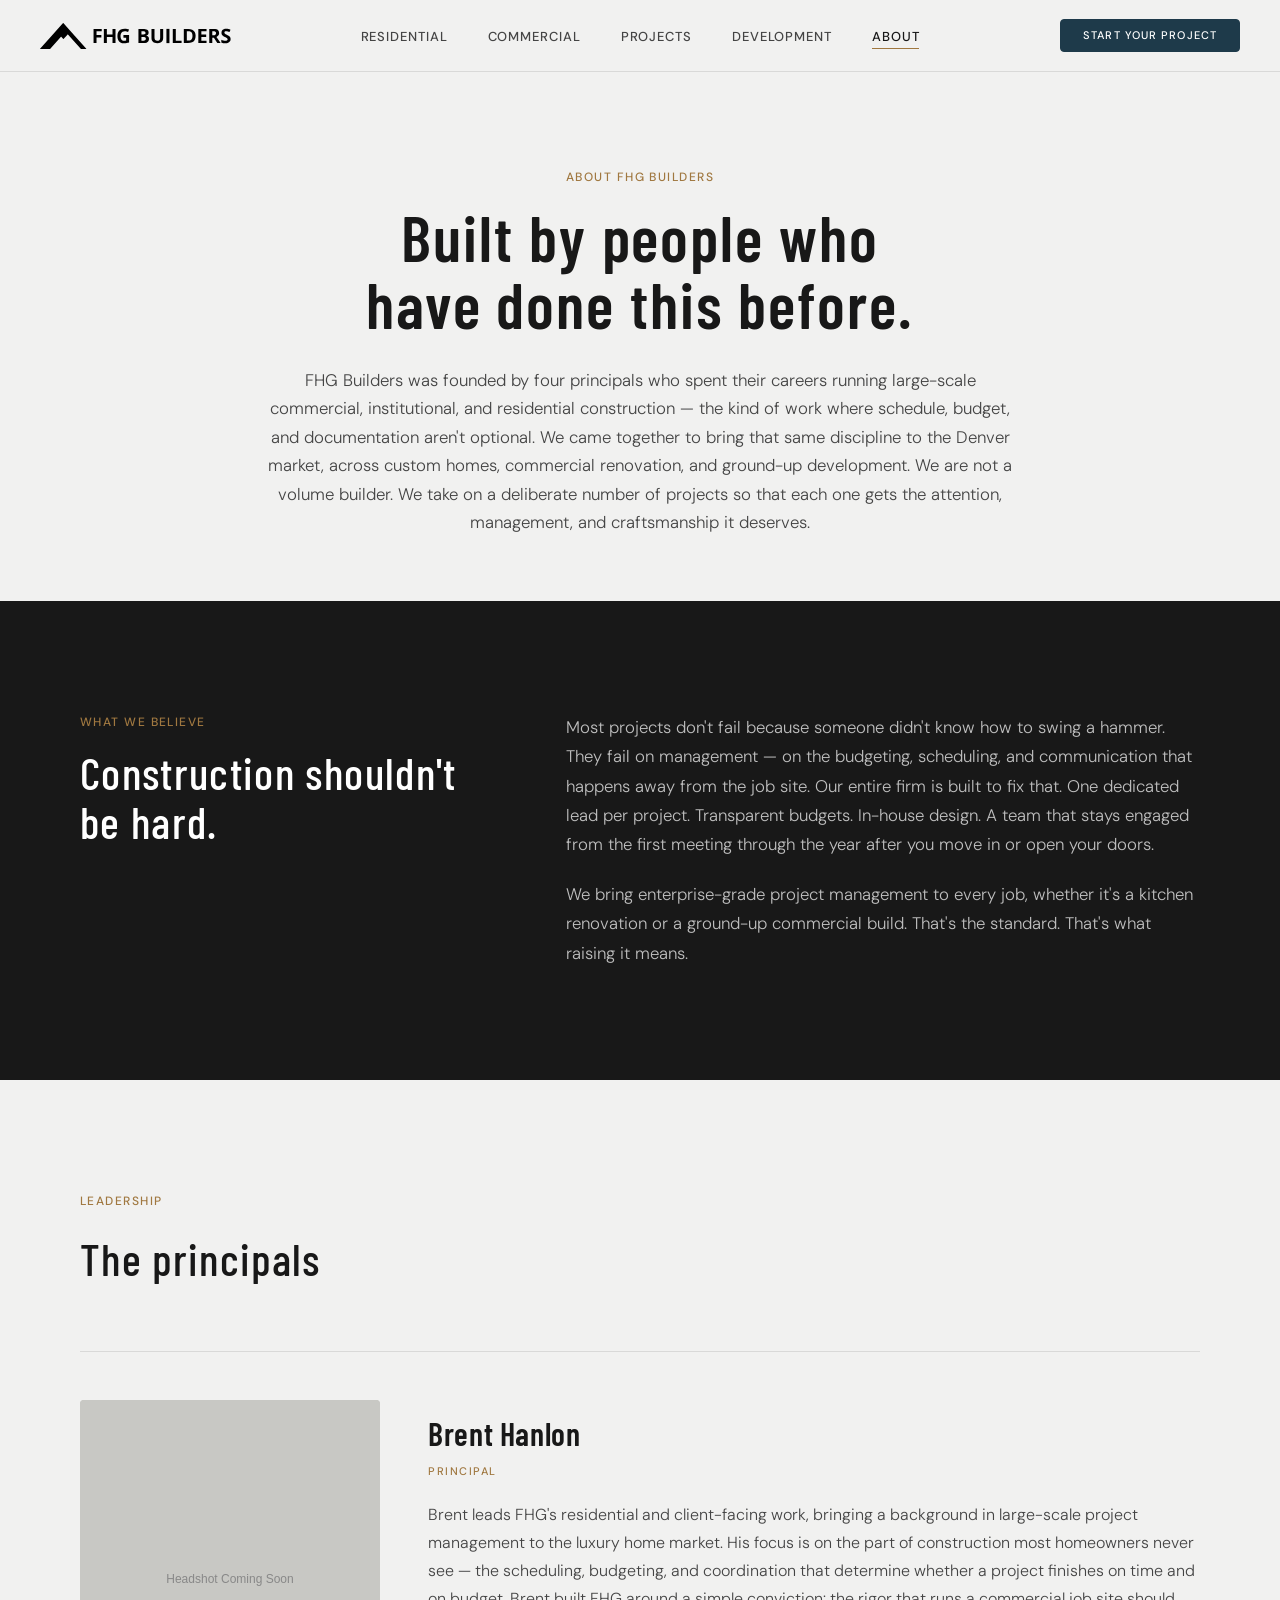
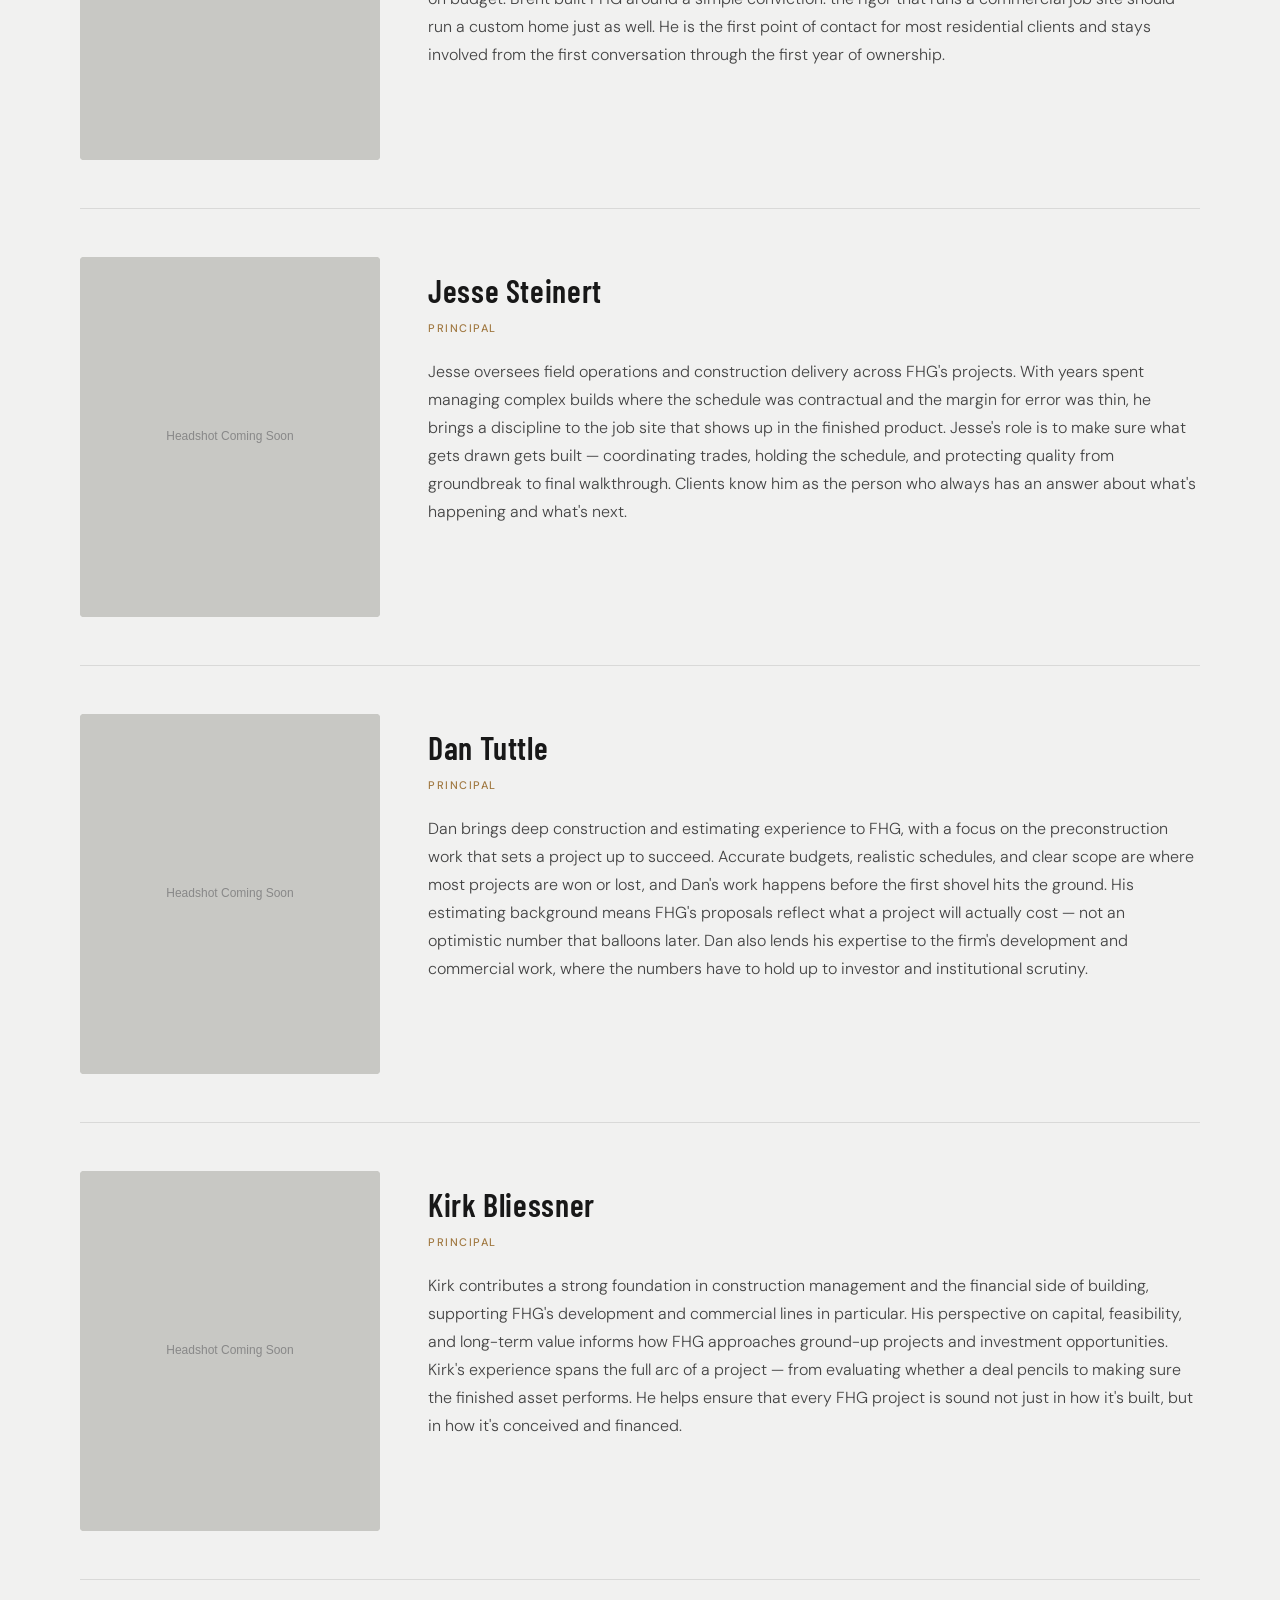
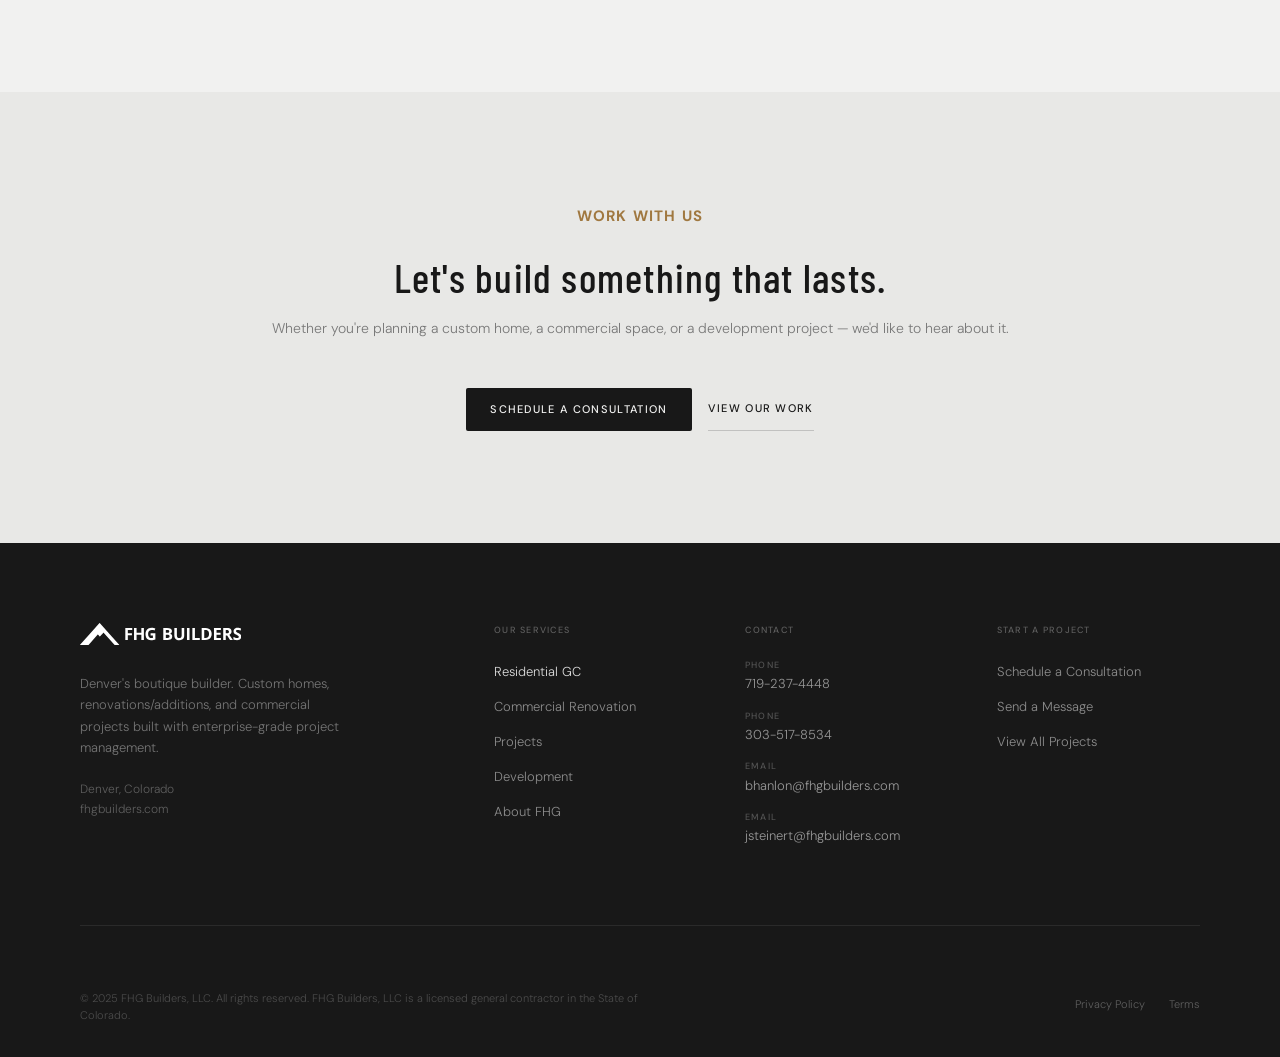
==== about.html @ cb80ea3c "Added About page, commercial page, residential pages" ====
<!DOCTYPE html>
<html lang="en">
<head>
<meta charset="UTF-8">
<meta name="viewport" content="width=device-width, initial-scale=1.0">
<title>About — FHG Builders | Denver Construction & Development</title>
<meta name="description" content="Meet the team behind FHG Builders. Four principals with decades of combined large-scale construction, estimating, and development experience serving the Denver metro.">
<link rel="preconnect" href="https://fonts.googleapis.com">
<link rel="preconnect" href="https://fonts.gstatic.com" crossorigin>
<link href="https://fonts.googleapis.com/css2?family=Barlow+Condensed:wght@300;400;500;600&family=DM+Sans:ital,wght@0,300;0,400;0,500;1,300&display=swap" rel="stylesheet">
<link rel="stylesheet" href="css/main.css">
<link rel="stylesheet" href="css/about.css">
</head>
<body>

<!-- NAV -->
<nav class="nav" id="main-nav">
  <div class="nav-inner">
    <a href="index.html" class="nav-logo" aria-label="FHG Builders — Home">
      <svg xmlns="http://www.w3.org/2000/svg" viewBox="0 0 701.27 95.66" aria-hidden="true">
        <g>
          <path d="M207.99,74.02h-10.93V21.64h30.02v9.1h-19.1v13.51h17.77v9.06h-17.77v20.71Z"/>
          <path d="M277.85,74.02h-11.07v-22.61h-20.74v22.61h-11.11V21.64h11.11v20.53h20.74v-20.53h11.07v52.38Z"/>
          <path d="M307.02,44.6h20.78v27.16c-2.75.91-5.6,1.63-8.56,2.17s-6.32.81-10.07.81c-5.21,0-9.63-1.03-13.26-3.08s-6.39-5.09-8.28-9.1-2.83-8.95-2.83-14.8c0-5.49,1.06-10.25,3.17-14.26s5.21-7.12,9.28-9.32,9.05-3.3,14.92-3.3c2.77,0,5.51.3,8.2.9s5.15,1.37,7.34,2.33l-3.69,8.89c-1.6-.81-3.43-1.49-5.48-2.04s-4.2-.82-6.45-.82c-3.22,0-6.03.74-8.4,2.22s-4.22,3.55-5.52,6.22-1.95,5.8-1.95,9.4c0,3.42.47,6.44,1.4,9.08s2.4,4.71,4.41,6.2,4.62,2.24,7.85,2.24c1.58,0,2.91-.08,3.99-.23s2.11-.32,3.06-.48v-10.93h-9.92v-9.24Z"/>
          <path d="M362.15,21.64h16.3c6.97,0,12.25.98,15.84,2.94s5.37,5.4,5.37,10.32c0,1.98-.32,3.77-.95,5.37s-1.55,2.91-2.74,3.94-2.65,1.7-4.37,2.01v.36c1.74.36,3.32.97,4.73,1.85s2.54,2.14,3.39,3.8,1.27,3.86,1.27,6.61c0,3.18-.78,5.9-2.33,8.17s-3.77,4.01-6.65,5.21-6.3,1.81-10.26,1.81h-19.6V21.64ZM373.26,42.38h6.45c3.22,0,5.46-.51,6.7-1.52s1.86-2.51,1.86-4.5-.73-3.45-2.2-4.32-3.79-1.31-6.97-1.31h-5.84v11.64ZM373.26,51.2v13.65h7.24c3.34,0,5.67-.64,6.99-1.93s1.97-3.02,1.97-5.2c0-1.29-.29-2.42-.86-3.4s-1.53-1.74-2.88-2.29-3.21-.82-5.57-.82h-6.88Z"/>
          <path d="M453.21,21.64v33.89c0,3.61-.79,6.86-2.38,9.76s-3.99,5.2-7.2,6.9-7.26,2.54-12.13,2.54c-6.93,0-12.21-1.77-15.84-5.3-3.63-3.54-5.45-8.22-5.45-14.04V21.64h11.07v32.07c0,4.32.88,7.36,2.65,9.1s4.38,2.62,7.85,2.62c2.44,0,4.41-.42,5.93-1.25s2.63-2.13,3.35-3.87,1.07-3.97,1.07-6.66v-31.99h11.07Z"/>
          <path d="M465.15,74.02V21.64h11.11v52.38h-11.11Z"/>
          <path d="M488.57,74.02V21.64h11.11v43.21h21.25v9.17h-32.35Z"/>
          <path d="M572.6,47.33c0,5.9-1.13,10.83-3.39,14.78-2.26,3.95-5.52,6.93-9.8,8.92s-9.42,2.99-15.44,2.99h-14.83V21.64h16.45c5.49,0,10.26.97,14.3,2.92s7.17,4.82,9.39,8.63,3.33,8.52,3.33,14.13ZM561.06,47.61c0-3.87-.57-7.05-1.7-9.55s-2.81-4.34-5.02-5.54-4.94-1.79-8.19-1.79h-5.91v34.11h4.77c5.42,0,9.45-1.45,12.09-4.34s3.96-7.19,3.96-12.9Z"/>
          <path d="M612.74,74.02h-30.17V21.64h30.17v9.1h-19.06v11.5h17.74v9.1h-17.74v13.51h19.06v9.17Z"/>
          <path d="M638.05,21.64c4.75,0,8.68.57,11.77,1.72s5.39,2.88,6.9,5.2,2.26,5.24,2.26,8.78c0,2.39-.45,4.48-1.36,6.27s-2.1,3.31-3.58,4.55-3.08,2.26-4.8,3.05l15.41,22.82h-12.33l-12.5-20.1h-5.91v20.1h-11.11V21.64h15.26ZM637.26,30.74h-3.37v14.15h3.58c3.68,0,6.31-.62,7.9-1.85s2.38-3.04,2.38-5.43-.85-4.25-2.56-5.3-4.35-1.58-7.94-1.58Z"/>
          <path d="M701.27,59.47c0,3.11-.75,5.8-2.26,8.1s-3.7,4.06-6.57,5.3-6.37,1.86-10.48,1.86c-1.82,0-3.59-.12-5.32-.36s-3.39-.59-4.98-1.06-3.1-1.04-4.53-1.74v-10.32c2.48,1.1,5.06,2.09,7.74,2.97s5.33,1.33,7.95,1.33c1.82,0,3.28-.24,4.39-.72s1.92-1.13,2.42-1.97.75-1.79.75-2.87c0-1.31-.44-2.44-1.33-3.37s-2.1-1.8-3.64-2.62-3.28-1.68-5.21-2.62c-1.22-.57-2.54-1.27-3.98-2.1s-2.79-1.83-4.08-3.03-2.35-2.65-3.17-4.35-1.24-3.76-1.24-6.14c0-3.13.72-5.8,2.15-8.03s3.48-3.92,6.14-5.11,5.81-1.77,9.44-1.77c2.72,0,5.32.32,7.79.95s5.06,1.55,7.76,2.74l-3.58,8.63c-2.41-.98-4.57-1.74-6.48-2.28s-3.86-.81-5.84-.81c-1.39,0-2.57.22-3.55.66s-1.72,1.06-2.22,1.86-.75,1.73-.75,2.78c0,1.24.36,2.29,1.09,3.13s1.83,1.67,3.3,2.45,3.3,1.71,5.5,2.76c2.68,1.27,4.96,2.59,6.86,3.96s3.36,2.99,4.39,4.84,1.54,4.15,1.54,6.9Z"/>
        </g>
        <path d="M42.28,47.68L84.84.2c.24-.27.67-.27.91,0l42.57,47.47,42.1,46.95c.36.4.07,1.03-.46,1.03h-18.36c-.36,0-.71-.15-.95-.43l-47.84-53.35c-.24-.27-.67-.27-.92,0l-15.37,17.14c-.21.24-.59.24-.8,0l-7.62-8.5c-.24-.27-.67-.27-.92,0l-40.09,44.71c-.24.27-.59.43-.95.43H.61c-.52,0-.8-.62-.45-1.01l42.12-46.97Z"/>
      </svg>
    </a>

    <ul class="nav-links" id="nav-links">
      <li><a href="residential.html">Residential</a></li>
      <li><a href="commercial.html">Commercial</a></li>
      <li><a href="portfolio.html">Projects</a></li>
      <li><a href="development.html">Development</a></li>
      <li><a href="about.html" class="active">About</a></li>
    </ul>

    <a href="#inquiry" class="nav-cta">Start Your Project</a>

    <button class="nav-toggle" id="nav-toggle" aria-label="Open menu" aria-expanded="false">
      <span></span>
      <span></span>
      <span></span>
    </button>
  </div>
</nav>

<!-- ============================================================
     ABOUT HEADER
     ============================================================ -->
<section class="about-header">
  <div class="container">
    <span class="label-tag fade-up">About FHG Builders</span>
    <h1 class="fade-up fade-up-delay-1">Built by people who<br>have done this before.</h1>
    <p class="about-intro fade-up fade-up-delay-2">FHG Builders was founded by four principals who spent their careers running large-scale commercial, institutional, and residential construction — the kind of work where schedule, budget, and documentation aren't optional. We came together to bring that same discipline to the Denver market, across custom homes, commercial renovation, and ground-up development. We are not a volume builder. We take on a deliberate number of projects so that each one gets the attention, management, and craftsmanship it deserves.</p>
  </div>
</section>


<!-- ============================================================
     PHILOSOPHY
     ============================================================ -->
<section class="about-philosophy">
  <div class="container">
    <div class="about-philosophy-grid">
      <div class="fade-up">
        <span class="label-tag" style="color: var(--c-gold);">What we believe</span>
        <h2>Construction shouldn't be hard.</h2>
      </div>
      <div class="fade-up fade-up-delay-1">
        <p>Most projects don't fail because someone didn't know how to swing a hammer. They fail on management — on the budgeting, scheduling, and communication that happens away from the job site. Our entire firm is built to fix that. One dedicated lead per project. Transparent budgets. In-house design. A team that stays engaged from the first meeting through the year after you move in or open your doors.</p>
        <p>We bring enterprise-grade project management to every job, whether it's a kitchen renovation or a ground-up commercial build. That's the standard. That's what raising it means.</p>
      </div>
    </div>
  </div>
</section>


<!-- ============================================================
     LEADERSHIP
     ============================================================ -->
<section class="about-team">
  <div class="container">
    <div class="about-team-header">
      <span class="label-tag fade-up">Leadership</span>
      <h2 class="fade-up fade-up-delay-1">The principals</h2>
    </div>
    <div class="bio-grid">
      <div class="bio-card fade-up">
        <div class="bio-photo">
          <img src="data:image/svg+xml,%3Csvg xmlns='http://www.w3.org/2000/svg' width='400' height='480'%3E%3Crect width='400' height='480' fill='%23C8C8C4'/%3E%3Ctext x='50%25' y='50%25' font-family='sans-serif' font-size='16' fill='%23888' text-anchor='middle' dominant-baseline='middle'%3EHeadshot Coming Soon%3C/text%3E%3C/svg%3E" alt="Brent Hanlon" loading="lazy">
        </div>
        <div class="bio-content">
          <h3 class="bio-name">Brent Hanlon</h3>
          <span class="bio-role">Principal</span>
          <p class="bio-text">Brent leads FHG's residential and client-facing work, bringing a background in large-scale project management to the luxury home market. His focus is on the part of construction most homeowners never see — the scheduling, budgeting, and coordination that determine whether a project finishes on time and on budget. Brent built FHG around a simple conviction: the rigor that runs a commercial job site should run a custom home just as well. He is the first point of contact for most residential clients and stays involved from the first conversation through the first year of ownership.</p>
        </div>
      </div>
      <div class="bio-card fade-up">
        <div class="bio-photo">
          <img src="data:image/svg+xml,%3Csvg xmlns='http://www.w3.org/2000/svg' width='400' height='480'%3E%3Crect width='400' height='480' fill='%23C8C8C4'/%3E%3Ctext x='50%25' y='50%25' font-family='sans-serif' font-size='16' fill='%23888' text-anchor='middle' dominant-baseline='middle'%3EHeadshot Coming Soon%3C/text%3E%3C/svg%3E" alt="Jesse Steinert" loading="lazy">
        </div>
        <div class="bio-content">
          <h3 class="bio-name">Jesse Steinert</h3>
          <span class="bio-role">Principal</span>
          <p class="bio-text">Jesse oversees field operations and construction delivery across FHG's projects. With years spent managing complex builds where the schedule was contractual and the margin for error was thin, he brings a discipline to the job site that shows up in the finished product. Jesse's role is to make sure what gets drawn gets built — coordinating trades, holding the schedule, and protecting quality from groundbreak to final walkthrough. Clients know him as the person who always has an answer about what's happening and what's next.</p>
        </div>
      </div>
      <div class="bio-card fade-up">
        <div class="bio-photo">
          <img src="data:image/svg+xml,%3Csvg xmlns='http://www.w3.org/2000/svg' width='400' height='480'%3E%3Crect width='400' height='480' fill='%23C8C8C4'/%3E%3Ctext x='50%25' y='50%25' font-family='sans-serif' font-size='16' fill='%23888' text-anchor='middle' dominant-baseline='middle'%3EHeadshot Coming Soon%3C/text%3E%3C/svg%3E" alt="Dan Tuttle" loading="lazy">
        </div>
        <div class="bio-content">
          <h3 class="bio-name">Dan Tuttle</h3>
          <span class="bio-role">Principal</span>
          <p class="bio-text">Dan brings deep construction and estimating experience to FHG, with a focus on the preconstruction work that sets a project up to succeed. Accurate budgets, realistic schedules, and clear scope are where most projects are won or lost, and Dan's work happens before the first shovel hits the ground. His estimating background means FHG's proposals reflect what a project will actually cost — not an optimistic number that balloons later. Dan also lends his expertise to the firm's development and commercial work, where the numbers have to hold up to investor and institutional scrutiny.</p>
        </div>
      </div>
      <div class="bio-card fade-up">
        <div class="bio-photo">
          <img src="data:image/svg+xml,%3Csvg xmlns='http://www.w3.org/2000/svg' width='400' height='480'%3E%3Crect width='400' height='480' fill='%23C8C8C4'/%3E%3Ctext x='50%25' y='50%25' font-family='sans-serif' font-size='16' fill='%23888' text-anchor='middle' dominant-baseline='middle'%3EHeadshot Coming Soon%3C/text%3E%3C/svg%3E" alt="Kirk Bliessner" loading="lazy">
        </div>
        <div class="bio-content">
          <h3 class="bio-name">Kirk Bliessner</h3>
          <span class="bio-role">Principal</span>
          <p class="bio-text">Kirk contributes a strong foundation in construction management and the financial side of building, supporting FHG's development and commercial lines in particular. His perspective on capital, feasibility, and long-term value informs how FHG approaches ground-up projects and investment opportunities. Kirk's experience spans the full arc of a project — from evaluating whether a deal pencils to making sure the finished asset performs. He helps ensure that every FHG project is sound not just in how it's built, but in how it's conceived and financed.</p>
        </div>
      </div>
    </div>
  </div>
</section>


<!-- ============================================================
     CTA
     ============================================================ -->
<section class="inquiry" id="inquiry">
  <div class="container" style="text-align:center;">
    <span class="label-tag inquiry-label fade-up">Work with us</span>
    <h2 class="fade-up fade-up-delay-1">Let's build something that lasts.</h2>
    <p class="inquiry-sub fade-up fade-up-delay-2" style="margin-left:auto; margin-right:auto;">Whether you're planning a custom home, a commercial space, or a development project — we'd like to hear about it.</p>
    <div class="fade-up fade-up-delay-3" style="display:flex; gap:1rem; justify-content:center; flex-wrap:wrap; margin-top:0.5rem;">
      <a href="https://calendly.com/bhanlon-fhgbuilders/consultation" target="_blank" rel="noopener" class="btn-primary">Schedule a Consultation</a>
      <a href="portfolio.html" class="btn-ghost">View Our Work</a>
    </div>
  </div>
</section>


<!-- FOOTER -->
<footer class="footer">
  <div class="container">
    <div class="footer-grid">

      <!-- Brand col -->
      <div class="footer-brand">
        <svg xmlns="http://www.w3.org/2000/svg" viewBox="0 0 701.27 95.66" aria-label="FHG Builders">
          <defs><style>.cls-1{fill:#fff;}</style></defs>
          <g>
            <path class="cls-1" d="M207.99,74.02h-10.93V21.64h30.02v9.1h-19.1v13.51h17.77v9.06h-17.77v20.71Z"/>
            <path class="cls-1" d="M277.85,74.02h-11.07v-22.61h-20.74v22.61h-11.11V21.64h11.11v20.53h20.74v-20.53h11.07v52.38Z"/>
            <path class="cls-1" d="M307.02,44.6h20.78v27.16c-2.75.91-5.6,1.63-8.56,2.17s-6.32.81-10.07.81c-5.21,0-9.63-1.03-13.26-3.08s-6.39-5.09-8.28-9.1-2.83-8.95-2.83-14.8c0-5.49,1.06-10.25,3.17-14.26s5.21-7.12,9.28-9.32,9.05-3.3,14.92-3.3c2.77,0,5.51.3,8.2.9s5.15,1.37,7.34,2.33l-3.69,8.89c-1.6-.81-3.43-1.49-5.48-2.04s-4.2-.82-6.45-.82c-3.22,0-6.03.74-8.4,2.22s-4.22,3.55-5.52,6.22-1.95,5.8-1.95,9.4c0,3.42.47,6.44,1.4,9.08s2.4,4.71,4.41,6.2,4.62,2.24,7.85,2.24c1.58,0,2.91-.08,3.99-.23s2.11-.32,3.06-.48v-10.93h-9.92v-9.24Z"/>
            <path class="cls-1" d="M362.15,21.64h16.3c6.97,0,12.25.98,15.84,2.94s5.37,5.4,5.37,10.32c0,1.98-.32,3.77-.95,5.37s-1.55,2.91-2.74,3.94-2.65,1.7-4.37,2.01v.36c1.74.36,3.32.97,4.73,1.85s2.54,2.14,3.39,3.8,1.27,3.86,1.27,6.61c0,3.18-.78,5.9-2.33,8.17s-3.77,4.01-6.65,5.21-6.3,1.81-10.26,1.81h-19.6V21.64ZM373.26,42.38h6.45c3.22,0,5.46-.51,6.7-1.52s1.86-2.51,1.86-4.5-.73-3.45-2.2-4.32-3.79-1.31-6.97-1.31h-5.84v11.64ZM373.26,51.2v13.65h7.24c3.34,0,5.67-.64,6.99-1.93s1.97-3.02,1.97-5.2c0-1.29-.29-2.42-.86-3.4s-1.53-1.74-2.88-2.29-3.21-.82-5.57-.82h-6.88Z"/>
            <path class="cls-1" d="M453.21,21.64v33.89c0,3.61-.79,6.86-2.38,9.76s-3.99,5.2-7.2,6.9-7.26,2.54-12.13,2.54c-6.93,0-12.21-1.77-15.84-5.3s-5.45-8.22-5.45-14.04V21.64h11.07v32.07c0,4.32.88,7.36,2.65,9.1s4.38,2.62,7.85,2.62c2.44,0,4.41-.42,5.93-1.25s2.63-2.13,3.35-3.87,1.07-3.97,1.07-6.66v-31.99h11.07Z"/>
            <path class="cls-1" d="M465.15,74.02V21.64h11.11v52.38h-11.11Z"/>
            <path class="cls-1" d="M488.57,74.02V21.64h11.11v43.21h21.25v9.17h-32.35Z"/>
            <path class="cls-1" d="M572.6,47.33c0,5.9-1.13,10.83-3.39,14.78s-5.52,6.93-9.8,8.92-9.42,2.99-15.44,2.99h-14.83V21.64h16.45c5.49,0,10.26.97,14.3,2.92s7.17,4.82,9.39,8.63,3.33,8.52,3.33,14.13ZM561.06,47.61c0-3.87-.57-7.05-1.7-9.55s-2.81-4.34-5.02-5.54-4.94-1.79-8.19-1.79h-5.91v34.11h4.77c5.42,0,9.45-1.45,12.09-4.34,2.64-2.89,3.96-7.19,3.96-12.9Z"/>
            <path class="cls-1" d="M612.74,74.02h-30.17V21.64h30.17v9.1h-19.06v11.5h17.74v9.1h-17.74v13.51h19.06v9.17Z"/>
            <path class="cls-1" d="M638.05,21.64c4.75,0,8.68.57,11.77,1.72s5.39,2.88,6.9,5.2,2.26,5.24,2.26,8.78c0,2.39-.45,4.48-1.36,6.27s-2.1,3.31-3.58,4.55-3.08,2.26-4.8,3.05l15.41,22.82h-12.33l-12.5-20.1h-5.91v20.1h-11.11V21.64h15.26ZM637.26,30.74h-3.37v14.15h3.58c3.68,0,6.31-.62,7.9-1.85s2.38-3.04,2.38-5.43-.85-4.25-2.56-5.3-4.35-1.58-7.94-1.58Z"/>
            <path class="cls-1" d="M701.27,59.47c0,3.11-.75,5.8-2.26,8.1s-3.7,4.06-6.57,5.3-6.37,1.86-10.48,1.86c-1.82,0-3.59-.12-5.32-.36s-3.39-.59-4.98-1.06-3.1-1.04-4.53-1.74v-10.32c2.48,1.1,5.06,2.09,7.74,2.97s5.33,1.33,7.95,1.33c1.82,0,3.28-.24,4.39-.72s1.92-1.13,2.42-1.97.75-1.79.75-2.87c0-1.31-.44-2.44-1.33-3.37s-2.1-1.8-3.64-2.62-3.28-1.68-5.21-2.62c-1.22-.57-2.54-1.27-3.98-2.1s-2.79-1.83-4.08-3.03-2.35-2.65-3.17-4.35-1.24-3.76-1.24-6.14c0-3.13.72-5.8,2.15-8.03s3.48-3.92,6.14-5.11,5.81-1.77,9.44-1.77c2.72,0,5.32.32,7.79.95s5.06,1.55,7.76,2.74l-3.58,8.63c-2.41-.98-4.57-1.74-6.48-2.28s-3.86-.81-5.84-.81c-1.39,0-2.57.22-3.55.66s-1.72,1.06-2.22,1.86-.75,1.73-.75,2.78c0,1.24.36,2.29,1.09,3.13s1.83,1.67,3.3,2.45,3.3,1.71,5.5,2.76c2.68,1.27,4.96,2.59,6.86,3.96s3.36,2.99,4.39,4.84,1.54,4.15,1.54,6.9Z"/>
          </g>
          <path class="cls-1" d="M42.28,47.68L84.84.2c.24-.27.67-.27.91,0l42.57,47.47,42.1,46.95c.36.4.07,1.03-.46,1.03h-18.36c-.36,0-.71-.15-.95-.43l-47.84-53.35c-.24-.27-.67-.27-.92,0l-15.37,17.14c-.21.24-.59.24-.8,0l-7.62-8.5c-.24-.27-.67-.27-.92,0l-40.09,44.71c-.24.27-.59.43-.95.43H.61c-.52,0-.8-.62-.45-1.01l42.12-46.97Z"/>
        </svg>
        <p>Denver's boutique builder. Custom homes, renovations/additions, and commercial projects built with enterprise-grade project management.</p>
        <address class="footer-address">
          Denver, Colorado<br>
          fhgbuilders.com
        </address>
      </div>

      <!-- Business lines -->
      <div class="footer-col">
        <h4>Our Services</h4>
        <ul>
          <li><a href="residential.html" class="active-link">Residential GC</a></li>
          <li><a href="commercial.html">Commercial Renovation</a></li>
          <li><a href="portfolio.html">Projects</a></li>
          <li><a href="development.html">Development</a></li>
          <li><a href="about.html">About FHG</a></li>
        </ul>
      </div>

      <!-- Contact -->
      <div class="footer-col">
        <h4>Contact</h4>
        <div class="footer-contact-item">
          <span class="contact-type">Phone</span>
          <a href="tel:7192374448">719-237-4448</a>
        </div>
        <div class="footer-contact-item">
          <span class="contact-type">Phone</span>
          <a href="tel:3035178534">303-517-8534</a>
        </div>
        <div class="footer-contact-item">
          <span class="contact-type">Email</span>
          <a href="mailto:bhanlon@fhgbuilders.com">bhanlon@fhgbuilders.com</a>
        </div>
        <div class="footer-contact-item">
          <span class="contact-type">Email</span>
          <a href="mailto:jsteinert@fhgbuilders.com">jsteinert@fhgbuilders.com</a>
        </div>
      </div>

      <!-- Start a project -->
      <div class="footer-col">
        <h4>Start a Project</h4>
        <ul>
          <li><a href="https://calendly.com/bhanlon-fhgbuilders/consultation" target="_blank" rel="noopener">Schedule a Consultation</a></li>
          <li><a href="#inquiry">Send a Message</a></li>
          <li><a href="portfolio.html">View All Projects</a></li>
        </ul>
      </div>

    </div>

    <!-- Footer base -->
    <div class="footer-base">
      <p class="footer-legal">
        © 2025 FHG Builders, LLC. All rights reserved. FHG Builders, LLC is a licensed general contractor in the State of Colorado.
      </p>
      <ul class="footer-links">
        <li><a href="/privacy">Privacy Policy</a></li>
        <li><a href="/terms">Terms</a></li>
      </ul>
    </div>
  </div>
</footer>

<script src="js/main.js"></script>
</body>
</html>
---- css/main.css ----
/* FHG Builders — Main Stylesheet
   Version: 1.0 | May 2025
   ============================================================ */


/* ============================================================
   DESIGN TOKENS — FHG Builders
   ============================================================ */
:root {
  /* Colors */
  --c-bg:         #F1F1F0;   /* cool off-white — primary background */
  --c-bg-alt:     #E8E8E6;   /* cool light gray — alternate sections */
  --c-dark:       #181818;   /* near-black — dark sections, footer */
  --c-dark-2:     #222222;   /* slightly lighter dark */
  --c-text:       #181818;   /* primary text */
  --c-text-mid:   #444444;   /* secondary text */
  --c-text-muted: #787878;   /* captions, labels */
  --c-accent:     #1E3A4A;   /* deep steel blue — industrial, precise */
  --c-gold:       #A07840;   /* cooler bronze — metallic accent */
  --c-border:     rgba(18,18,18,0.11);
  --c-border-mid: rgba(18,18,18,0.18);

  /* Typography */
  --f-display: 'Barlow Condensed', 'DM Sans', system-ui, sans-serif;
  --f-sans:  'DM Sans', system-ui, sans-serif;

  /* Spacing */
  --sp-xs:  0.5rem;
  --sp-sm:  1rem;
  --sp-md:  2rem;
  --sp-lg:  4rem;
  --sp-xl:  7rem;

  /* Layout */
  --max-w: 1200px;
  --nav-h: 72px;
}

/* ============================================================
   RESET & BASE
   ============================================================ */
*, *::before, *::after { box-sizing: border-box; margin: 0; padding: 0; }

html { scroll-behavior: smooth; }

body {
  font-family: var(--f-sans);
  background: var(--c-bg);
  color: var(--c-text);
  font-size: 16px;
  line-height: 1.6;
  -webkit-font-smoothing: antialiased;
}

img { display: block; width: 100%; height: 100%; object-fit: cover; }
a { text-decoration: none; color: inherit; }

.container {
  max-width: var(--max-w);
  margin: 0 auto;
  padding: 0 2.5rem;
}

.label-tag {
  font-family: var(--f-sans);
  font-size: 12px;
  font-weight: 500;
  letter-spacing: 0.12em;
  text-transform: uppercase;
  color: var(--c-gold);
  margin-bottom: 1rem;
  display: block;
}

/* ============================================================
   NAV
   ============================================================ */
.nav {
  position: fixed;
  top: 0; left: 0; right: 0;
  height: var(--nav-h);
  z-index: 100;
  background: var(--c-bg);
  border-bottom: 1px solid var(--c-border);
  transition: background 0.3s ease, box-shadow 0.3s ease;
}

.nav.scrolled {
  background: rgba(241,241,240,0.97);
  box-shadow: 0 1px 24px rgba(0,0,0,0.07);
  backdrop-filter: blur(8px);
}

.nav-inner {
  max-width: 100%;
  margin: 0;
  padding: 0 2.5rem;
  height: 100%;
  display: grid;
  grid-template-columns: 1fr auto 1fr;
  align-items: center;
  gap: 1rem;
}

.nav-logo {
  flex-shrink: 0;
  display: flex;
  align-items: center;
  justify-content: flex-start;
}

.nav-logo svg {
  height: 26px;
  width: auto;
}

.nav-links {
  display: flex;
  align-items: center;
  gap: 2.5rem;
  list-style: none;
  justify-content: center;
}

.nav-links a {
  font-size: 13px;
  font-weight: 500;
  letter-spacing: 0.07em;
  text-transform: uppercase;
  color: var(--c-text-mid);
  transition: color 0.2s;
  position: relative;
  padding-bottom: 2px;
}

.nav-links a:hover { color: var(--c-text); }

.nav-links a.active {
  color: var(--c-text);
}

.nav-links a.active::after {
  content: '';
  position: absolute;
  bottom: -2px; left: 0; right: 0;
  height: 1px;
  background: var(--c-gold);
}

.nav-cta {
  justify-self: end;
  font-size: 11px;
  font-weight: 500;
  letter-spacing: 0.10em;
  text-transform: uppercase;
  color: #ffffff;
  background: var(--c-accent);
  border: 1px solid var(--c-accent);
  padding: 10px 22px;
  border-radius: 4px;
  transition: background 0.2s, opacity 0.2s;
  white-space: nowrap;
  display: inline-flex;
  align-items: center;
  justify-content: center;
  line-height: 1;
}

.nav-cta:hover {
  opacity: 0.85;
}

/* Mobile hamburger */
.nav-toggle {
  display: none;
  background: none;
  border: none;
  cursor: pointer;
  padding: 4px;
  flex-direction: column;
  gap: 5px;
}

.nav-toggle span {
  display: block;
  width: 22px;
  height: 1.5px;
  background: var(--c-text);
  transition: transform 0.3s, opacity 0.3s;
}


.hero-eyebrow {
  font-size: 10px;
  font-weight: 500;
  letter-spacing: 0.16em;
  text-transform: uppercase;
  color: rgba(255,255,255,0.60);
  margin-bottom: 1.25rem;
  display: block;
}

.hero h1 {
  font-family: var(--f-display);
  font-size: clamp(3rem, 5.8vw, 5.2rem);
  font-weight: 600;
  line-height: 1.05;
  color: #ffffff;
  margin-bottom: 2rem;
  letter-spacing: 0.04em;
}

.hero h1 em {
  font-style: normal;
  font-weight: 300;
  color: rgba(255,255,255,0.78);
}

.hero-cta {
  display: inline-flex;
  align-items: center;
  gap: 10px;
  background: rgba(255,255,255,0.92);
  color: var(--c-text);
  font-size: 11px;
  font-weight: 500;
  letter-spacing: 0.12em;
  text-transform: uppercase;
  padding: 14px 28px;
  border-radius: 2px;
  transition: background 0.2s, color 0.2s;
}

.hero-cta:hover {
  background: #ffffff;
}

.hero-cta svg {
  width: 14px;
  height: 14px;
  flex-shrink: 0;
}

.hero-scroll {
  position: absolute;
  bottom: 2.5rem;
  right: 2.5rem;
  display: flex;
  flex-direction: column;
  align-items: center;
  gap: 6px;
}

.hero-scroll span {
  font-size: 9px;
  letter-spacing: 0.12em;
  text-transform: uppercase;
  color: rgba(255,255,255,0.40);
  writing-mode: vertical-rl;
}

.hero-scroll-line {
  width: 1px;
  height: 48px;
  background: rgba(255,255,255,0.25);
  position: relative;
  overflow: hidden;
}

.hero-scroll-line::after {
  content: '';
  position: absolute;
  top: -100%;
  left: 0;
  width: 100%;
  height: 100%;
  background: rgba(255,255,255,0.70);
  animation: scrollLine 2s ease-in-out infinite;
}

@keyframes scrollLine {
  0%   { top: -100%; }
  100% { top: 100%; }
}


/* ============================================================
   HERO CAROUSEL
   ============================================================ */
.hero {
  position: relative;
  height: 100vh;
  min-height: 600px;
  max-height: 900px;
  overflow: hidden;
  margin-top: var(--nav-h);
}

.hero-slides {
  position: absolute;
  inset: 0;
}

.hero-slide {
  position: absolute;
  inset: 0;
  opacity: 0;
  transition: opacity 1.2s ease;
}

.hero-slide.active { opacity: 1; }

.hero-slide img {
  width: 100%;
  height: 100%;
  object-fit: cover;
  object-position: center 35%;
}

.hero-gradient {
  position: absolute;
  inset: 0;
  background: linear-gradient(
    to top,
    rgba(18,18,18,0.72) 0%,
    rgba(18,18,18,0.25) 45%,
    rgba(18,18,18,0.10) 100%
  );
}

.hero-content {
  position: absolute;
  bottom: 0; left: 0; right: 0;
  padding: 0 2.5rem 5rem;
  max-width: var(--max-w);
  margin: 0 auto;
}

.hero-content-inner { max-width: 760px; }

.hero-indicators {
  position: absolute;
  bottom: 2.5rem;
  left: 50%;
  transform: translateX(-50%);
  display: flex;
  gap: 8px;
  align-items: center;
}

.hero-ind {
  width: 28px;
  height: 2px;
  background: rgba(255,255,255,0.28);
  border: none;
  cursor: pointer;
  padding: 0;
  transition: background 0.3s, width 0.3s;
  border-radius: 1px;
}

.hero-ind.active {
  width: 48px;
  background: rgba(255,255,255,0.90);
}

.hero-proj-label {
  position: absolute;
  bottom: 2.7rem;
  right: 2.5rem;
  font-size: 10px;
  font-weight: 500;
  letter-spacing: 0.12em;
  text-transform: uppercase;
  color: rgba(255,255,255,0.45);
  transition: opacity 0.5s;
}

/* ============================================================
   HERO CAROUSEL
   ============================================================ */
.hero {
  position: relative;
  height: 100vh;
  min-height: 600px;
  max-height: 900px;
  overflow: hidden;
  margin-top: var(--nav-h);
}

.hero-slides { position: absolute; inset: 0; }

.hero-slide {
  position: absolute;
  inset: 0;
  opacity: 0;
  transition: opacity 1.2s ease;
}

.hero-slide.active { opacity: 1; }

.hero-slide img {
  width: 100%;
  height: 100%;
  object-fit: cover;
  object-position: center 35%;
}

.hero-gradient {
  position: absolute;
  inset: 0;
  background: linear-gradient(
    to top,
    rgba(18,18,18,0.72) 0%,
    rgba(18,18,18,0.25) 45%,
    rgba(18,18,18,0.10) 100%
  );
}

.hero-content {
  position: absolute;
  bottom: 0; left: 0; right: 0;
  padding: 0 2.5rem 5rem;
  max-width: var(--max-w);
  margin: 0 auto;
}

.hero-content-inner { max-width: 760px; }

.hero-indicators {
  position: absolute;
  bottom: 2.5rem;
  left: 50%;
  transform: translateX(-50%);
  display: flex;
  gap: 8px;
  align-items: center;
}

.hero-ind {
  width: 28px;
  height: 2px;
  background: rgba(255,255,255,0.28);
  border: none;
  cursor: pointer;
  padding: 0;
  transition: background 0.3s, width 0.3s;
  border-radius: 1px;
}

.hero-ind.active {
  width: 48px;
  background: rgba(255,255,255,0.90);
}

.hero-proj-label {
  position: absolute;
  bottom: 2.7rem;
  right: 2.5rem;
  font-size: 10px;
  font-weight: 500;
  letter-spacing: 0.12em;
  text-transform: uppercase;
  color: rgba(255,255,255,0.45);
  transition: opacity 0.5s;
}

/* ============================================================
   §2 BRAND STATEMENT
   ============================================================ */
.brand-statement {
  padding: var(--sp-md) 0 var(--sp-xl);
  background: var(--c-bg);
}

.brand-statement-grid {
  display: grid;
  grid-template-columns: 1.1fr 0.6fr;
  gap: 4rem;
  align-items: center;
}

.brand-statement h2 {
  font-family: var(--f-display);
  font-size: clamp(1.4rem, 1.8vw, 1.8rem);
  font-weight: 500;
  line-height: 1.2;
  color: var(--c-text);
  margin-bottom: 1.5rem;
  letter-spacing: 0.03em;
}

.brand-statement p {
  font-size: 16px;
  font-weight: 300;
  line-height: 1.75;
  color: var(--c-text-mid);
  margin-bottom: 2rem;
}

.brand-btns {
  display: flex;
  gap: 1rem;
  align-items: center;
  flex-wrap: wrap;
}

.btn-primary {
  display: inline-flex;
  align-items: center;
  gap: 8px;
  white-space: nowrap;
  background: var(--c-text);
  color: var(--c-bg);
  font-size: 11px;
  font-weight: 500;
  letter-spacing: 0.12em;
  text-transform: uppercase;
  padding: 13px 24px;
  border-radius: 2px;
  transition: background 0.2s, opacity 0.2s;
}

.btn-primary:hover { opacity: 0.85; }

.btn-ghost {
  display: inline-flex;
  align-items: center;
  gap: 8px;
  color: var(--c-text);
  font-size: 11px;
  font-weight: 500;
  letter-spacing: 0.12em;
  text-transform: uppercase;
  padding: 12px 0;
  border-bottom: 1px solid var(--c-border-mid);
  transition: border-color 0.2s, color 0.2s;
}

.btn-ghost:hover { border-color: var(--c-text); }

/* Stats grid */
.stats-grid {
  display: grid;
  grid-template-columns: 1fr 1fr;
  gap: 1px;
  background: var(--c-border);
  border: 1px solid var(--c-border);
  border-radius: 4px;
  overflow: hidden;
  width: fit-content;
  align-self: center;
}

.stat-tile {
  background: var(--c-bg);
  padding: 1rem 1.1rem;
  transition: background 0.2s;
  display: flex;
  flex-direction: column;
  justify-content: center;
}

.stat-tile:hover { background: var(--c-bg-alt); }

.stat-number {
  font-family: var(--f-display);
  font-size: 2.6rem;
  font-weight: 400;
  color: var(--c-text);
  line-height: 1;
  margin-bottom: 0.4rem;
  letter-spacing: -0.02em;
}

.stat-number span {
  font-size: 1.4rem;
  color: var(--c-gold);
}

.stat-label {
  font-size: 13px;
  font-weight: 400;
  color: var(--c-text-muted);
  line-height: 1.4;
}

/* ============================================================
   §3 SERVICES
   ============================================================ */
.services {
  padding: var(--sp-xl) 0;
  background: var(--c-bg-alt);
}

.services-header {
  display: flex;
  justify-content: space-between;
  align-items: flex-end;
  margin-bottom: 3rem;
}

/* Button pins to top of label rather than bottom of h2 */
.services-header--top-align {
  align-items: flex-start;
}

.services-header h2 {
  font-family: var(--f-display);
  font-size: clamp(2.2rem, 3.2vw, 3rem);
  font-weight: 500;
  color: var(--c-text);
  letter-spacing: 0.03em;
}

/* Subhead line — smaller, fluid, wraps gracefully on mobile */
.services-subhead {
  font-family: var(--f-display);
  font-size: clamp(0.85rem, 2.8vw, 1.35rem);
  font-weight: 400;
  color: var(--c-text-mid);
  letter-spacing: 0.02em;
  margin-top: 0.3rem;
  white-space: normal;
  line-height: 1.2;
}

.services-header .label-tag {
  font-size: 15px;
  font-weight: 700;
  letter-spacing: 0.08em;
}

.services-grid {
  display: grid;
  grid-template-columns: repeat(3, 1fr);
  gap: 1.5px;
  background: var(--c-border);
  border: 1px solid var(--c-border);
  border-radius: 4px;
  overflow: hidden;
}

.service-card {
  background: var(--c-bg);
  padding: 2.5rem 2rem;
  transition: background 0.25s;
  cursor: default;
}

.service-card:hover { background: #F8F6F1; }

.service-icon {
  width: 36px;
  height: 1px;
  background: var(--c-gold);
  margin-bottom: 1.75rem;
}

.service-card h3 {
  font-family: var(--f-display);
  font-size: 1.4rem;
  font-weight: 400;
  color: var(--c-text);
  margin-bottom: 0.75rem;
  letter-spacing: 0.03em;
}

.service-card p {
  font-size: 14px;
  font-weight: 300;
  color: var(--c-text-mid);
  line-height: 1.65;
}

/* ============================================================
   §4 PORTFOLIO
   ============================================================ */
.portfolio {
  padding: var(--sp-xl) 0;
  background: var(--c-bg);
}

.portfolio-header {
  display: flex;
  justify-content: space-between;
  align-items: flex-end;
  margin-bottom: 2.5rem;
}

.portfolio-header--top-align {
  align-items: flex-start;
}

/* Featured Projects label — matches What we build in size and weight */
.portfolio-label {
  font-size: 15px;
  font-weight: 700;
  letter-spacing: 0.08em;
}

.portfolio-header h2 {
  font-family: var(--f-display);
  font-size: clamp(2.2rem, 3.2vw, 3rem);
  font-weight: 500;
  color: var(--c-text);
  letter-spacing: 0.03em;
}

.btn-link {
  font-size: 11px;
  font-weight: 500;
  letter-spacing: 0.10em;
  text-transform: uppercase;
  color: var(--c-text-muted);
  border-bottom: 1px solid var(--c-border-mid);
  padding-bottom: 2px;
  transition: color 0.2s, border-color 0.2s;
  white-space: nowrap;
}

.btn-link:hover { color: var(--c-text); border-color: var(--c-text); }

/* Hero project */
.portfolio-hero {
  position: relative;
  height: 520px;
  border-radius: 4px;
  overflow: hidden;
  margin-bottom: 1.5px;
  cursor: pointer;
  background: #2C2C28;
}

.portfolio-hero:hover .proj-overlay { opacity: 1; }
.portfolio-hero:hover .proj-img-bg img { transform: scale(1.02); }

.proj-img-bg {
  position: absolute;
  inset: 0;
  width: 100%;
  height: 100%;
  transition: transform 0.6s ease;
}

.proj-img-bg img {
  position: absolute;
  inset: 0;
  width: 100%;
  height: 100%;
  object-fit: cover;
  object-position: center 30%;
  transition: transform 0.6s ease;
}

/* Cherry Hills Village hero — using CSS gradient as photo placeholder */

.proj-overlay {
  position: absolute;
  inset: 0;
  background: rgba(26,26,24,0.35);
  opacity: 0;
  transition: opacity 0.4s;
}

.proj-info {
  position: absolute;
  bottom: 0; left: 0; right: 0;
  padding: 2.5rem;
  background: linear-gradient(to top, rgba(26,26,24,0.75) 0%, transparent 100%);
}

.proj-label {
  font-size: 9px;
  font-weight: 500;
  letter-spacing: 0.14em;
  text-transform: uppercase;
  color: rgba(255,255,255,0.55);
  margin-bottom: 0.4rem;
}

.proj-name {
  font-family: var(--f-display);
  font-size: 1.7rem;
  font-weight: 400;
  color: #ffffff;
  letter-spacing: 0.03em;
  margin-bottom: 0.3rem;
}

.proj-sub {
  font-size: 12px;
  color: rgba(255,255,255,0.55);
}

/* 4-up grid */
.portfolio-grid {
  display: grid;
  grid-template-columns: 1fr 1fr;
  gap: 1.5px;
  background: var(--c-border);
}

.portfolio-grid-item {
  position: relative;
  height: 280px;
  overflow: hidden;
  cursor: pointer;
  background: #2C2C28;
}

.portfolio-grid-item:hover .proj-img-bg img { transform: scale(1.04); }
.portfolio-grid-item:hover .proj-overlay { opacity: 1; }

/* Individual project color placeholders */
.kerr-gulch-bg    { background: linear-gradient(135deg, #3A4030 0%, #4A5038 50%, #384038 100%); }
.long-bg          { background: linear-gradient(135deg, #3C3428 0%, #4A4230 50%, #5A4A38 100%); }
.steele-bg        { background: linear-gradient(135deg, #2C3038 0%, #383C40 50%, #2A2E34 100%); }
.arvada-bg        { background: linear-gradient(135deg, #382C28 0%, #463830 50%, #3A3028 100%); }

.portfolio-grid-item .proj-info {
  padding: 1.5rem;
}

.portfolio-grid-item .proj-name {
  font-size: 1.4rem;
  letter-spacing: 0.04em;
}

.portfolio-view-all {
  text-align: center;
  margin-top: 3rem;
}

/* ============================================================
   §5 PROCESS
   ============================================================ */
.process {
  padding: var(--sp-xl) 0;
  background: var(--c-dark);
}

.process h2 {
  font-family: var(--f-display);
  font-size: clamp(2.2rem, 3.2vw, 3rem);
  font-weight: 500;
  color: #ffffff;
  letter-spacing: 0.03em;
  margin-bottom: 0.75rem;
}

.process-sub {
  font-size: 14px;
  font-weight: 300;
  color: rgba(255,255,255,0.45);
  margin-bottom: 3.5rem;
  max-width: 480px;
}

.process-grid {
  display: grid;
  grid-template-columns: repeat(4, 1fr);
  gap: 0;
  border: 1px solid rgba(255,255,255,0.08);
  border-radius: 4px;
  overflow: hidden;
}

.process-step {
  padding: 2.5rem 2rem;
  border-right: 1px solid rgba(255,255,255,0.06);
  transition: background 0.25s;
}

.process-step:last-child { border-right: none; }
.process-step:hover { background: rgba(255,255,255,0.03); }

.step-number {
  font-family: var(--f-display);
  font-size: 2.8rem;
  font-weight: 400;
  color: rgba(255,255,255,0.10);
  line-height: 1;
  margin-bottom: 1.25rem;
  letter-spacing: -0.02em;
}

.process-step h3 {
  font-family: var(--f-display);
  font-size: 1.2rem;
  font-weight: 400;
  color: rgba(255,255,255,0.85);
  margin-bottom: 0.75rem;
  letter-spacing: 0.03em;
}

.process-step p {
  font-size: 13px;
  font-weight: 300;
  color: rgba(255,255,255,0.45);
  line-height: 1.65;
}

/* ============================================================
   §6 TESTIMONIAL
   ============================================================ */
.testimonial {
  padding: var(--sp-xl) 0;
  background: var(--c-bg);
  text-align: center;
}

.testimonial-inner {
  max-width: 680px;
  margin: 0 auto;
}

.quote-rule {
  width: 32px;
  height: 1px;
  background: var(--c-gold);
  margin: 0 auto 2.5rem;
}

.testimonial blockquote {
  font-family: var(--f-display);
  font-size: clamp(1.4rem, 2.4vw, 2rem);
  font-weight: 400;
  font-style: italic;
  line-height: 1.5;
  color: var(--c-text);
  margin-bottom: 2rem;
  letter-spacing: 0.03em;
}

.testimonial-attr {
  font-size: 11px;
  font-weight: 500;
  letter-spacing: 0.10em;
  text-transform: uppercase;
  color: var(--c-text-muted);
}

.testimonial-attr span {
  color: var(--c-gold);
  margin: 0 0.5rem;
}

/* ============================================================
   §7 INQUIRY
   ============================================================ */
.inquiry {
  padding: var(--sp-xl) 0;
  background: var(--c-bg-alt);
}

.inquiry-label {
  font-size: 15px;
  font-weight: 700;
  letter-spacing: 0.08em;
}

.inquiry h2 {
  font-family: var(--f-display);
  font-size: clamp(2.2rem, 3.2vw, 3rem);
  font-weight: 500;
  color: var(--c-text);
  letter-spacing: 0.03em;
  margin-bottom: 0.5rem;
}

.inquiry-sub {
  font-size: 14px;
  font-weight: 300;
  color: var(--c-text-muted);
  margin-bottom: 3rem;
}

.inquiry-grid {
  display: grid;
  grid-template-columns: 1fr 1fr;
  gap: 4rem;
  align-items: start;
}

.inquiry-col-label {
  font-size: 10px;
  font-weight: 500;
  letter-spacing: 0.14em;
  text-transform: uppercase;
  color: var(--c-text-muted);
  margin-bottom: 1.25rem;
  display: block;
  padding-bottom: 0.75rem;
  border-bottom: 1px solid var(--c-border);
}

/* Calendly */
.calendly-wrap {
  border-radius: 4px;
  overflow: hidden;
  border: 1px solid var(--c-border);
  background: white;
  min-height: 580px;
}

/* Form */
.form-row {
  display: grid;
  grid-template-columns: 1fr 1fr;
  gap: 0.75rem;
  margin-bottom: 0.75rem;
}

.form-group { margin-bottom: 0.75rem; }

input, select, textarea {
  width: 100%;
  font-family: var(--f-sans);
  font-size: 14px;
  font-weight: 300;
  color: var(--c-text);
  background: var(--c-bg);
  border: 1px solid var(--c-border-mid);
  border-radius: 2px;
  padding: 12px 14px;
  outline: none;
  transition: border-color 0.2s;
  appearance: none;
  -webkit-appearance: none;
}

input::placeholder, textarea::placeholder {
  color: var(--c-text-muted);
  font-weight: 300;
}

input:focus, select:focus, textarea:focus {
  border-color: var(--c-text-mid);
}

select {
  background-image: url("data:image/svg+xml,%3Csvg xmlns='http://www.w3.org/2000/svg' width='12' height='8' viewBox='0 0 12 8'%3E%3Cpath d='M1 1l5 5 5-5' stroke='%237A7A72' stroke-width='1.5' fill='none' stroke-linecap='round'/%3E%3C/svg%3E");
  background-repeat: no-repeat;
  background-position: right 14px center;
  padding-right: 36px;
  cursor: pointer;
}

textarea {
  height: 100px;
  resize: vertical;
  line-height: 1.6;
}

.btn-submit {
  width: 100%;
  font-family: var(--f-sans);
  font-size: 11px;
  font-weight: 500;
  letter-spacing: 0.12em;
  text-transform: uppercase;
  color: var(--c-bg);
  background: var(--c-text);
  border: none;
  border-radius: 2px;
  padding: 14px 24px;
  cursor: pointer;
  transition: opacity 0.2s;
  margin-top: 0.5rem;
}

.btn-submit:hover { opacity: 0.82; }

.form-privacy {
  font-size: 11px;
  color: var(--c-text-muted);
  margin-top: 0.75rem;
  line-height: 1.5;
  font-weight: 300;
}

/* ============================================================
   FOOTER
   ============================================================ */
.footer {
  background: var(--c-dark);
  padding: 5rem 0 2rem;
}

.footer-grid {
  display: grid;
  grid-template-columns: 1.8fr 1fr 1fr 1fr;
  gap: 3rem;
  margin-bottom: 4rem;
  padding-bottom: 4rem;
  border-bottom: 1px solid rgba(255,255,255,0.08);
}

.footer-brand svg {
  height: 22px;
  width: auto;
  margin-bottom: 1.25rem;
}

.footer-brand p {
  font-size: 13px;
  font-weight: 300;
  color: rgba(255,255,255,0.40);
  line-height: 1.65;
  margin-bottom: 1.25rem;
  max-width: 260px;
}

.footer-address {
  font-size: 12px;
  font-weight: 300;
  color: rgba(255,255,255,0.30);
  line-height: 1.7;
  font-style: normal;
}

.footer-col h4 {
  font-size: 9px;
  font-weight: 500;
  letter-spacing: 0.14em;
  text-transform: uppercase;
  color: rgba(255,255,255,0.30);
  margin-bottom: 1.25rem;
}

.footer-col ul {
  list-style: none;
}

.footer-col ul li {
  margin-bottom: 0.6rem;
}

.footer-col ul li a {
  font-size: 13px;
  font-weight: 300;
  color: rgba(255,255,255,0.50);
  transition: color 0.2s;
}

.footer-col ul li a:hover { color: rgba(255,255,255,0.85); }

.footer-col ul li a.active-link {
  color: rgba(255,255,255,0.85);
}

.footer-contact-item {
  display: flex;
  flex-direction: column;
  margin-bottom: 0.85rem;
}

.footer-contact-item .contact-type {
  font-size: 9px;
  font-weight: 500;
  letter-spacing: 0.12em;
  text-transform: uppercase;
  color: rgba(255,255,255,0.25);
  margin-bottom: 2px;
}

.footer-contact-item a {
  font-size: 13px;
  font-weight: 300;
  color: rgba(255,255,255,0.55);
  transition: color 0.2s;
}

.footer-contact-item a:hover { color: rgba(255,255,255,0.85); }

.footer-base {
  display: flex;
  justify-content: space-between;
  align-items: flex-start;
  gap: 2rem;
  flex-wrap: wrap;
}

.footer-legal {
  font-size: 11px;
  font-weight: 300;
  color: rgba(255,255,255,0.22);
  line-height: 1.6;
  max-width: 600px;
}

.footer-links {
  display: flex;
  gap: 1.5rem;
  list-style: none;
  flex-shrink: 0;
}

.footer-links a {
  font-size: 11px;
  font-weight: 300;
  color: rgba(255,255,255,0.30);
  transition: color 0.2s;
}

.footer-links a:hover { color: rgba(255,255,255,0.60); }

/* ============================================================
   RESPONSIVE
   ============================================================ */

/* Mobile tagline — hidden on desktop, shown only on mobile */
.hero-mobile-tagline { display: none; }

.hero-mobile-tagline h2 {
  font-family: var(--f-display);
  font-size: 1.6rem;
  font-weight: 600;
  color: #ffffff;
  letter-spacing: 0.04em;
  line-height: 1.15;
  margin: 0 0 0.15rem;
}

.hero-mobile-tagline h2 span {
  display: block;
  font-size: 0.75rem;
  font-weight: 400;
  color: rgba(255,255,255,0.5);
  letter-spacing: 0.12em;
  text-transform: uppercase;
  margin-bottom: 0.4rem;
}

.hero-mobile-tagline-sub {
  font-family: var(--f-display) !important;
  font-size: 1.6rem !important;
  font-weight: 600 !important;
  color: rgba(255,255,255,0.75) !important;
  letter-spacing: 0.04em !important;
  line-height: 1.15 !important;
  margin: 0 0 1.1rem !important;
}

.hero-mobile-tagline a.btn-primary {
  margin-top: 1rem;
  display: inline-block;
}

@media (max-width: 900px) {
  :root { --nav-h: 60px; }

  .nav-links, .nav-cta { display: none; }
  .nav-toggle { display: flex; }

  .nav-inner {
    grid-template-columns: auto 1fr auto;
  }

  .nav-logo {
    justify-self: start;
  }

  .nav-toggle {
    justify-self: end;
  }

  .nav-links.open {
    display: flex;
    position: fixed;
    top: 60px; left: 0; right: 0;
    background: var(--c-bg);
    flex-direction: column;
    gap: 0;
    padding: 1rem 0 2rem;
    border-bottom: 1px solid var(--c-border);
    z-index: 99;
    box-shadow: 0 8px 32px rgba(0,0,0,0.08);
  }

  .nav-links.open li a {
    display: block;
    padding: 0.85rem 2.5rem;
    font-size: 13px;
  }

  .nav-links.open li:last-child {
    padding: 1rem 2.5rem 0;
  }

  .brand-statement-grid { grid-template-columns: 1fr; gap: 3rem; }
  .services-grid { grid-template-columns: 1fr; gap: 1.5px; }
  .process-grid { grid-template-columns: 1fr 1fr; }
  .inquiry-grid { grid-template-columns: 1fr; gap: 3rem; }
  .footer-grid { grid-template-columns: 1fr 1fr; gap: 2rem; }
}

@media (max-width: 600px) {
  .container { padding: 0 1.5rem; }

  /* Hero — sized to landscape image proportions, no zoom */
  .hero {
    height: 56vw;
    min-height: 200px;
    max-height: 320px;
  }

  .hero-slide img {
    object-fit: contain;
    object-position: center center;
    background: #1a1a18;
  }

  /* Hide overlaid content — too cluttered at this size */
  .hero-content { display: none; }
  .hero-proj-label { display: none; }
  .hero-scroll { display: none; }

  /* Mobile tagline block — sits directly below hero */
  .hero-mobile-tagline {
    display: block;
    background: #1a1a18;
    padding: 1.25rem 1.5rem 1.5rem;
  }

  .hero-mobile-tagline h2 {
    font-family: var(--f-display);
    font-size: 1.6rem;
    font-weight: 600;
    color: #ffffff;
    letter-spacing: 0.04em;
    line-height: 1.15;
    margin-bottom: 0.9rem;
  }

  .hero-mobile-tagline h2 span {
    display: block;
    font-size: 1rem;
    font-weight: 300;
    color: rgba(255,255,255,0.65);
    letter-spacing: 0.06em;
    margin-bottom: 0.2rem;
  }

  .hero-mobile-tagline a {
    display: inline-flex;
    align-items: center;
    gap: 8px;
    font-size: 10px;
    font-weight: 500;
    letter-spacing: 0.12em;
    text-transform: uppercase;
    color: rgba(255,255,255,0.70);
    border-bottom: 1px solid rgba(255,255,255,0.25);
    padding-bottom: 2px;
  }

  .hero-indicators {
    bottom: 0.5rem;
  }

  .portfolio-grid { grid-template-columns: 1fr; }
  .portfolio-hero { height: 320px; }
  .portfolio-grid-item { height: 240px; }
  .process-grid { grid-template-columns: 1fr; }
  .footer-grid { grid-template-columns: 1fr; }
  .form-row { grid-template-columns: 1fr; }
  .brand-btns { flex-direction: column; align-items: flex-start; }
  .stats-grid { display: none; }
}

/* ============================================================
   ANIMATIONS
   ============================================================ */
.fade-up {
  opacity: 0;
  transform: translateY(24px);
  transition: opacity 0.7s ease, transform 0.7s ease;
}

.fade-up.visible {
  opacity: 1;
  transform: translateY(0);
}

.fade-up-delay-1 { transition-delay: 0.1s; }
.fade-up-delay-2 { transition-delay: 0.2s; }
.fade-up-delay-3 { transition-delay: 0.3s; }
.fade-up-delay-4 { transition-delay: 0.4s; }
---- css/about.css ----
/* FHG Builders — About Page Styles
   Loaded after main.css. Inherits all :root vars, nav, footer, buttons. */

/* ── About Header ── */
.about-header {
  padding-top: calc(var(--nav-h) + 6rem);
  padding-bottom: 4rem;
  background: var(--c-bg);
  text-align: center;
}
.about-header .label-tag {
  display: block;
  margin-bottom: 1rem;
}
.about-header h1 {
  font-family: var(--f-display);
  font-size: clamp(2.6rem, 5vw, 4.4rem);
  font-weight: 600;
  letter-spacing: 0.03em;
  line-height: 1.05;
  color: var(--c-text);
  margin-bottom: 1.75rem;
}
.about-intro {
  max-width: 760px;
  margin: 0 auto;
  font-size: 1.05rem;
  font-weight: 300;
  line-height: 1.7;
  color: var(--c-text-mid);
}

/* ── Philosophy ── */
.about-philosophy {
  padding: var(--sp-xl) 0;
  background: var(--c-dark);
}
.about-philosophy-grid {
  display: grid;
  grid-template-columns: 0.8fr 1.2fr;
  gap: 4rem;
  align-items: start;
}
.about-philosophy h2 {
  font-family: var(--f-display);
  font-size: clamp(2rem, 3.5vw, 3.2rem);
  font-weight: 500;
  color: #ffffff;
  letter-spacing: 0.03em;
  line-height: 1.1;
  margin-top: 0.75rem;
}
.about-philosophy p {
  font-size: 1.05rem;
  font-weight: 300;
  line-height: 1.75;
  color: rgba(255,255,255,0.72);
  margin-bottom: 1.25rem;
}
.about-philosophy p:last-child { margin-bottom: 0; }

/* ── Team ── */
.about-team {
  padding: var(--sp-xl) 0;
  background: var(--c-bg);
}
.about-team-header {
  margin-bottom: 3.5rem;
}
.about-team-header .label-tag {
  display: block;
  margin-bottom: 0.75rem;
}
.about-team-header h2 {
  font-family: var(--f-display);
  font-size: clamp(2.2rem, 3.5vw, 3.2rem);
  font-weight: 500;
  letter-spacing: 0.03em;
  color: var(--c-text);
}

.bio-grid {
  display: grid;
  grid-template-columns: 1fr;
  gap: 0;
  border-top: 1px solid var(--c-border);
}
.bio-card {
  display: grid;
  grid-template-columns: 300px 1fr;
  gap: 3rem;
  padding: 3rem 0;
  border-bottom: 1px solid var(--c-border);
  align-items: start;
}
.bio-photo {
  width: 100%;
  aspect-ratio: 5 / 6;
  border-radius: 4px;
  overflow: hidden;
  background: #C8C8C4;
}
.bio-photo img {
  width: 100%;
  height: 100%;
  object-fit: cover;
  display: block;
}
.bio-content {
  padding-top: 0.5rem;
}
.bio-name {
  font-family: var(--f-display);
  font-size: 2rem;
  font-weight: 600;
  letter-spacing: 0.02em;
  color: var(--c-text);
  margin-bottom: 0.25rem;
}
.bio-role {
  display: block;
  font-size: 11px;
  font-weight: 500;
  letter-spacing: 0.14em;
  text-transform: uppercase;
  color: var(--c-gold);
  margin-bottom: 1.25rem;
}
.bio-text {
  font-size: 1rem;
  font-weight: 300;
  line-height: 1.75;
  color: var(--c-text-mid);
}

/* ── Responsive ── */
@media (max-width: 900px) {
  .about-philosophy-grid {
    grid-template-columns: 1fr;
    gap: 2rem;
  }
}

@media (max-width: 600px) {
  .about-header {
    padding-top: calc(var(--nav-h) + 3rem);
    padding-bottom: 2.5rem;
  }
  .bio-card {
    grid-template-columns: 1fr;
    gap: 1.5rem;
    padding: 2.5rem 0;
  }
  .bio-photo {
    max-width: 240px;
    aspect-ratio: 5 / 6;
  }
}
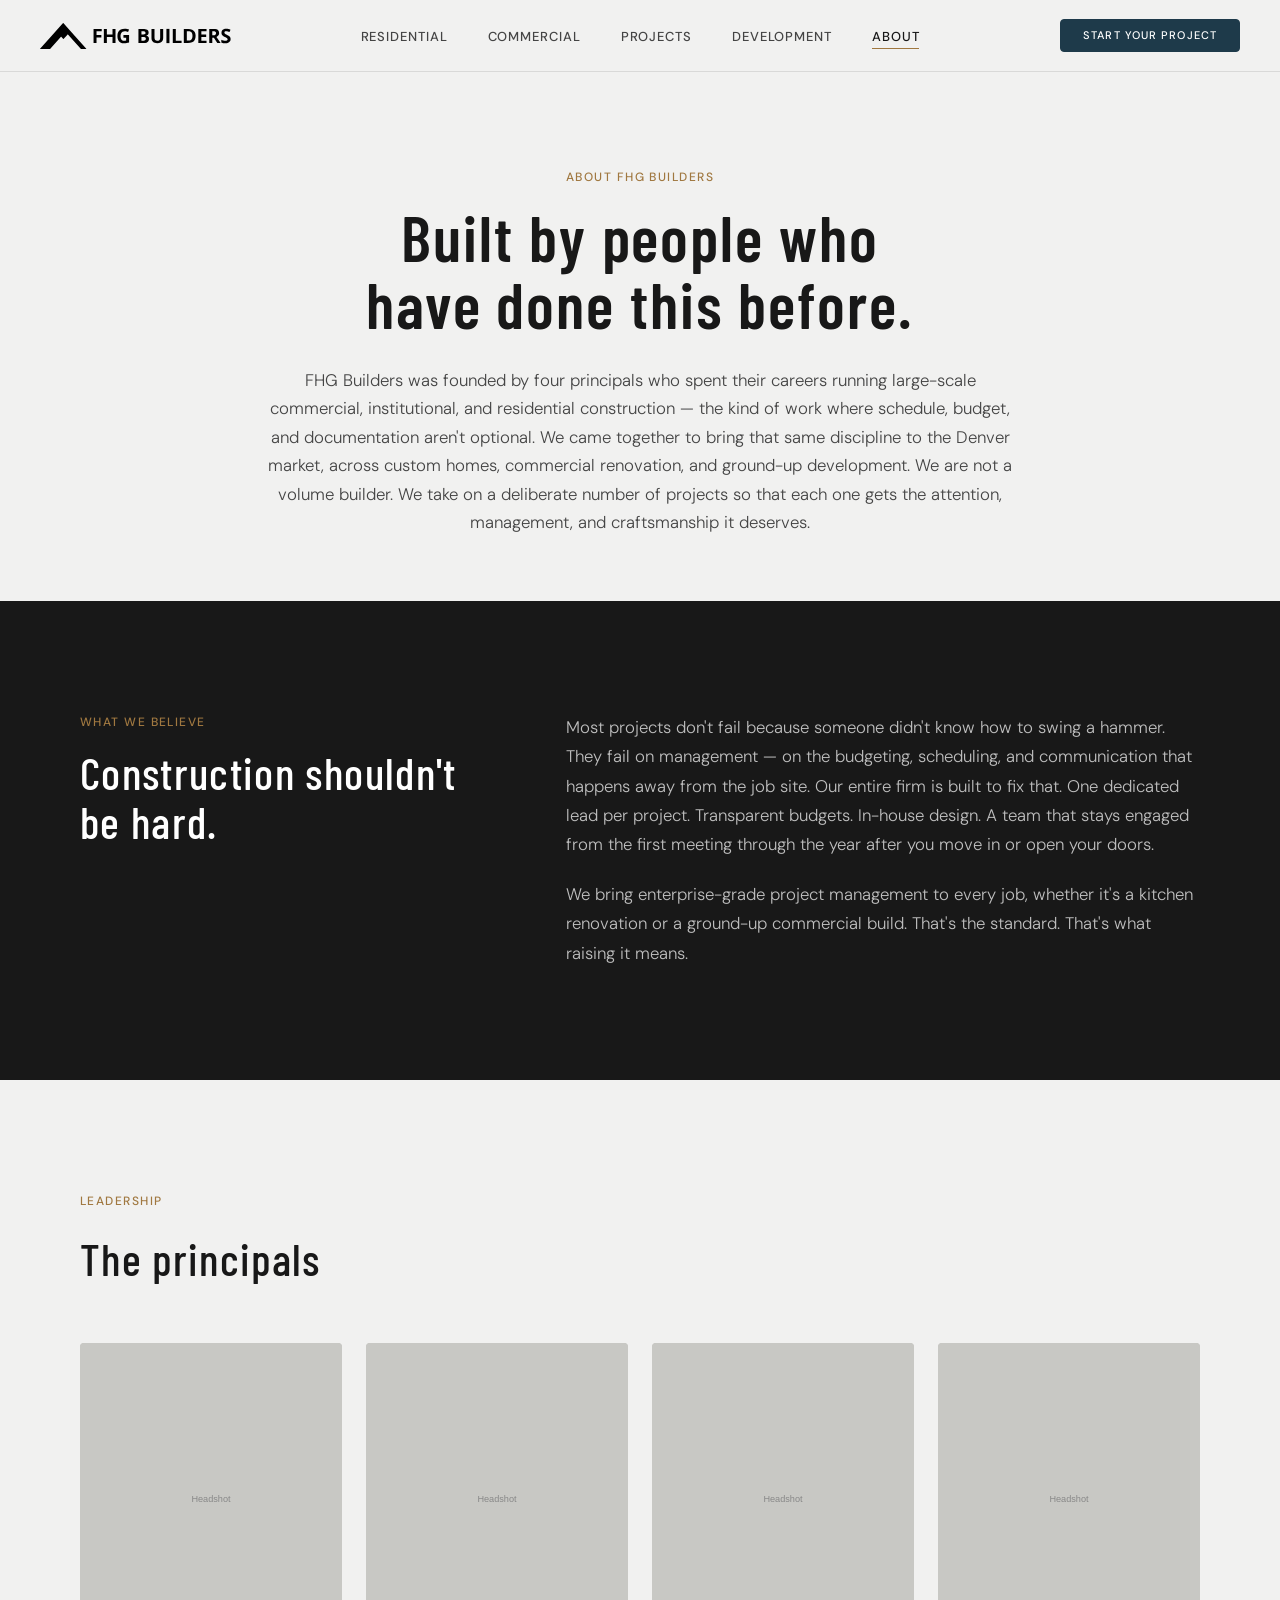
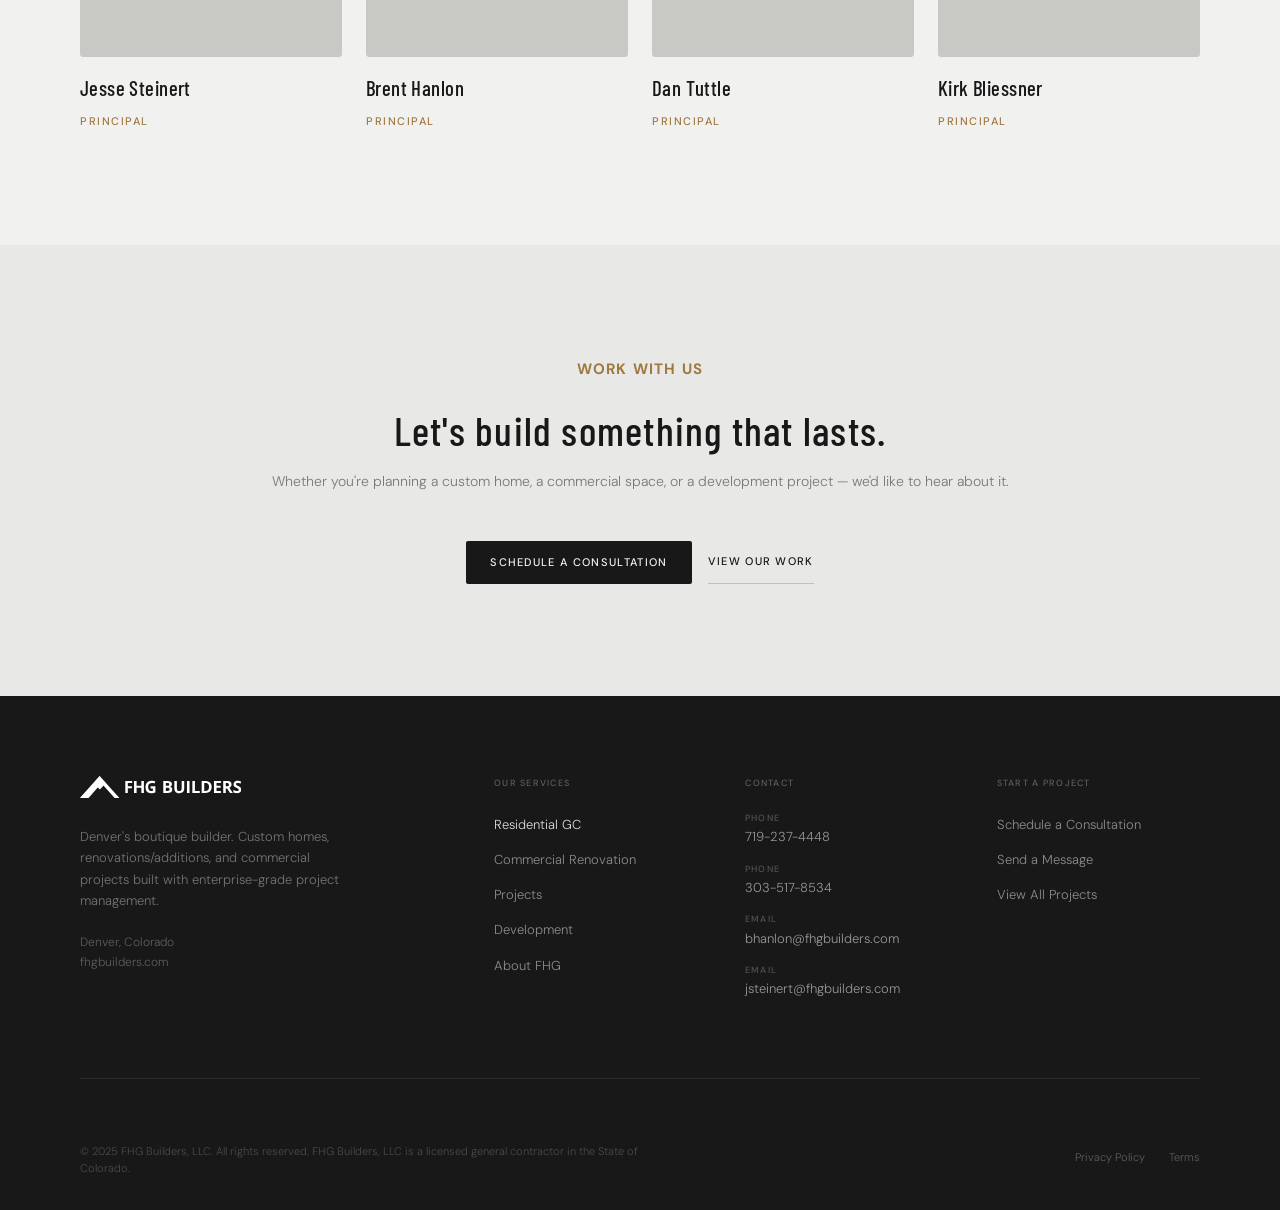
==== commit eef981f1: "Updates to protfolio and about us" ====
--- a/about.html
+++ b/about.html
@@ -93,50 +93,114 @@
       <span class="label-tag fade-up">Leadership</span>
       <h2 class="fade-up fade-up-delay-1">The principals</h2>
     </div>
-    <div class="bio-grid">
-      <div class="bio-card fade-up">
-        <div class="bio-photo">
-          <img src="data:image/svg+xml,%3Csvg xmlns='http://www.w3.org/2000/svg' width='400' height='480'%3E%3Crect width='400' height='480' fill='%23C8C8C4'/%3E%3Ctext x='50%25' y='50%25' font-family='sans-serif' font-size='16' fill='%23888' text-anchor='middle' dominant-baseline='middle'%3EHeadshot Coming Soon%3C/text%3E%3C/svg%3E" alt="Brent Hanlon" loading="lazy">
-        </div>
-        <div class="bio-content">
-          <h3 class="bio-name">Brent Hanlon</h3>
-          <span class="bio-role">Principal</span>
-          <p class="bio-text">Brent leads FHG's residential and client-facing work, bringing a background in large-scale project management to the luxury home market. His focus is on the part of construction most homeowners never see — the scheduling, budgeting, and coordination that determine whether a project finishes on time and on budget. Brent built FHG around a simple conviction: the rigor that runs a commercial job site should run a custom home just as well. He is the first point of contact for most residential clients and stays involved from the first conversation through the first year of ownership.</p>
-        </div>
-      </div>
-      <div class="bio-card fade-up">
-        <div class="bio-photo">
-          <img src="data:image/svg+xml,%3Csvg xmlns='http://www.w3.org/2000/svg' width='400' height='480'%3E%3Crect width='400' height='480' fill='%23C8C8C4'/%3E%3Ctext x='50%25' y='50%25' font-family='sans-serif' font-size='16' fill='%23888' text-anchor='middle' dominant-baseline='middle'%3EHeadshot Coming Soon%3C/text%3E%3C/svg%3E" alt="Jesse Steinert" loading="lazy">
-        </div>
-        <div class="bio-content">
-          <h3 class="bio-name">Jesse Steinert</h3>
-          <span class="bio-role">Principal</span>
-          <p class="bio-text">Jesse oversees field operations and construction delivery across FHG's projects. With years spent managing complex builds where the schedule was contractual and the margin for error was thin, he brings a discipline to the job site that shows up in the finished product. Jesse's role is to make sure what gets drawn gets built — coordinating trades, holding the schedule, and protecting quality from groundbreak to final walkthrough. Clients know him as the person who always has an answer about what's happening and what's next.</p>
-        </div>
-      </div>
-      <div class="bio-card fade-up">
-        <div class="bio-photo">
-          <img src="data:image/svg+xml,%3Csvg xmlns='http://www.w3.org/2000/svg' width='400' height='480'%3E%3Crect width='400' height='480' fill='%23C8C8C4'/%3E%3Ctext x='50%25' y='50%25' font-family='sans-serif' font-size='16' fill='%23888' text-anchor='middle' dominant-baseline='middle'%3EHeadshot Coming Soon%3C/text%3E%3C/svg%3E" alt="Dan Tuttle" loading="lazy">
-        </div>
-        <div class="bio-content">
-          <h3 class="bio-name">Dan Tuttle</h3>
-          <span class="bio-role">Principal</span>
-          <p class="bio-text">Dan brings deep construction and estimating experience to FHG, with a focus on the preconstruction work that sets a project up to succeed. Accurate budgets, realistic schedules, and clear scope are where most projects are won or lost, and Dan's work happens before the first shovel hits the ground. His estimating background means FHG's proposals reflect what a project will actually cost — not an optimistic number that balloons later. Dan also lends his expertise to the firm's development and commercial work, where the numbers have to hold up to investor and institutional scrutiny.</p>
-        </div>
-      </div>
-      <div class="bio-card fade-up">
-        <div class="bio-photo">
-          <img src="data:image/svg+xml,%3Csvg xmlns='http://www.w3.org/2000/svg' width='400' height='480'%3E%3Crect width='400' height='480' fill='%23C8C8C4'/%3E%3Ctext x='50%25' y='50%25' font-family='sans-serif' font-size='16' fill='%23888' text-anchor='middle' dominant-baseline='middle'%3EHeadshot Coming Soon%3C/text%3E%3C/svg%3E" alt="Kirk Bliessner" loading="lazy">
-        </div>
-        <div class="bio-content">
-          <h3 class="bio-name">Kirk Bliessner</h3>
-          <span class="bio-role">Principal</span>
-          <p class="bio-text">Kirk contributes a strong foundation in construction management and the financial side of building, supporting FHG's development and commercial lines in particular. His perspective on capital, feasibility, and long-term value informs how FHG approaches ground-up projects and investment opportunities. Kirk's experience spans the full arc of a project — from evaluating whether a deal pencils to making sure the finished asset performs. He helps ensure that every FHG project is sound not just in how it's built, but in how it's conceived and financed.</p>
-        </div>
-      </div>
-    </div>
+
+    <!-- Photo row — click to expand bio -->
+    <div class="team-row fade-up">
+
+      <div class="team-member" onclick="toggleBio('jesse')">
+        <div class="team-photo">
+          <img src="data:image/svg+xml,%3Csvg xmlns='http://www.w3.org/2000/svg' width='400' height='480'%3E%3Crect width='400' height='480' fill='%23C8C8C4'/%3E%3Ctext x='50%25' y='50%25' font-family='sans-serif' font-size='14' fill='%23888' text-anchor='middle' dominant-baseline='middle'%3EHeadshot%3C/text%3E%3C/svg%3E" alt="Jesse Steinert">
+          <div class="team-photo-overlay">
+            <span>Read Bio</span>
+          </div>
+        </div>
+        <h3 class="team-name">Jesse Steinert</h3>
+        <span class="team-role">Principal</span>
+      </div>
+
+      <div class="team-member" onclick="toggleBio('brent')">
+        <div class="team-photo">
+          <img src="data:image/svg+xml,%3Csvg xmlns='http://www.w3.org/2000/svg' width='400' height='480'%3E%3Crect width='400' height='480' fill='%23C8C8C4'/%3E%3Ctext x='50%25' y='50%25' font-family='sans-serif' font-size='14' fill='%23888' text-anchor='middle' dominant-baseline='middle'%3EHeadshot%3C/text%3E%3C/svg%3E" alt="Brent Hanlon">
+          <div class="team-photo-overlay">
+            <span>Read Bio</span>
+          </div>
+        </div>
+        <h3 class="team-name">Brent Hanlon</h3>
+        <span class="team-role">Principal</span>
+      </div>
+
+      <div class="team-member" onclick="toggleBio('dan')">
+        <div class="team-photo">
+          <img src="data:image/svg+xml,%3Csvg xmlns='http://www.w3.org/2000/svg' width='400' height='480'%3E%3Crect width='400' height='480' fill='%23C8C8C4'/%3E%3Ctext x='50%25' y='50%25' font-family='sans-serif' font-size='14' fill='%23888' text-anchor='middle' dominant-baseline='middle'%3EHeadshot%3C/text%3E%3C/svg%3E" alt="Dan Tuttle">
+          <div class="team-photo-overlay">
+            <span>Read Bio</span>
+          </div>
+        </div>
+        <h3 class="team-name">Dan Tuttle</h3>
+        <span class="team-role">Principal</span>
+      </div>
+
+      <div class="team-member" onclick="toggleBio('kirk')">
+        <div class="team-photo">
+          <img src="data:image/svg+xml,%3Csvg xmlns='http://www.w3.org/2000/svg' width='400' height='480'%3E%3Crect width='400' height='480' fill='%23C8C8C4'/%3E%3Ctext x='50%25' y='50%25' font-family='sans-serif' font-size='14' fill='%23888' text-anchor='middle' dominant-baseline='middle'%3EHeadshot%3C/text%3E%3C/svg%3E" alt="Kirk Bliessner">
+          <div class="team-photo-overlay">
+            <span>Read Bio</span>
+          </div>
+        </div>
+        <h3 class="team-name">Kirk Bliessner</h3>
+        <span class="team-role">Principal</span>
+      </div>
+
+    </div><!-- end team-row -->
+
+    <!-- Expandable bio panels -->
+    <div class="bio-panel" id="bio-jesse">
+      <button class="bio-panel-close" onclick="toggleBio('jesse')" aria-label="Close bio">✕</button>
+      <h3 class="bio-panel-name">Jesse Steinert</h3>
+      <span class="bio-panel-role">Principal</span>
+      <p>Jesse oversees field operations and construction delivery across FHG's projects. With years spent managing complex builds where the schedule was contractual and the margin for error was thin, he brings a discipline to the job site that shows up in the finished product. Jesse's role is to make sure what gets drawn gets built — coordinating trades, holding the schedule, and protecting quality from groundbreak to final walkthrough. Clients know him as the person who always has an answer about what's happening and what's next.</p>
+    </div>
+
+    <div class="bio-panel" id="bio-brent">
+      <button class="bio-panel-close" onclick="toggleBio('brent')" aria-label="Close bio">✕</button>
+      <h3 class="bio-panel-name">Brent Hanlon</h3>
+      <span class="bio-panel-role">Principal</span>
+      <p>Brent leads FHG's residential and client-facing work, bringing a background in large-scale project management to the luxury home market. His focus is on the part of construction most homeowners never see — the scheduling, budgeting, and coordination that determine whether a project finishes on time and on budget. Brent built FHG around a simple conviction: the rigor that runs a commercial job site should run a custom home just as well. He is the first point of contact for most residential clients and stays involved from the first conversation through the first year of ownership.</p>
+    </div>
+
+    <div class="bio-panel" id="bio-dan">
+      <button class="bio-panel-close" onclick="toggleBio('dan')" aria-label="Close bio">✕</button>
+      <h3 class="bio-panel-name">Dan Tuttle</h3>
+      <span class="bio-panel-role">Principal</span>
+      <p>Dan brings deep construction and estimating experience to FHG, with a focus on the preconstruction work that sets a project up to succeed. Accurate budgets, realistic schedules, and clear scope are where most projects are won or lost, and Dan's work happens before the first shovel hits the ground. His estimating background means FHG's proposals reflect what a project will actually cost — not an optimistic number that balloons later. Dan also lends his expertise to the firm's development and commercial work, where the numbers have to hold up to investor and institutional scrutiny.</p>
+    </div>
+
+    <div class="bio-panel" id="bio-kirk">
+      <button class="bio-panel-close" onclick="toggleBio('kirk')" aria-label="Close bio">✕</button>
+      <h3 class="bio-panel-name">Kirk Bliessner</h3>
+      <span class="bio-panel-role">Principal</span>
+      <p>Kirk contributes a strong foundation in construction management and the financial side of building, supporting FHG's development and commercial lines in particular. His perspective on capital, feasibility, and long-term value informs how FHG approaches ground-up projects and investment opportunities. Kirk's experience spans the full arc of a project — from evaluating whether a deal pencils to making sure the finished asset performs. He helps ensure that every FHG project is sound not just in how it's built, but in how it's conceived and financed.</p>
+    </div>
+
   </div>
 </section>
+
+<script>
+function toggleBio(name) {
+  var panel = document.getElementById('bio-' + name);
+  var isOpen = panel.classList.contains('open');
+  // Close all panels first
+  document.querySelectorAll('.bio-panel').forEach(function(p) {
+    p.classList.remove('open');
+  });
+  document.querySelectorAll('.team-member').forEach(function(m) {
+    m.classList.remove('active');
+  });
+  // Open clicked one if it was closed
+  if (!isOpen) {
+    panel.classList.add('open');
+    // Find and activate the member card
+    var members = document.querySelectorAll('.team-member');
+    var names = ['jesse','brent','dan','kirk'];
+    var idx = names.indexOf(name);
+    if (idx >= 0) members[idx].classList.add('active');
+    // Smooth scroll to panel
+    setTimeout(function() {
+      panel.scrollIntoView({ behavior: 'smooth', block: 'nearest' });
+    }, 50);
+  }
+}
+</script>
 
 
 <!-- ============================================================
--- a/css/about.css
+++ b/css/about.css
@@ -65,7 +65,7 @@
   background: var(--c-bg);
 }
 .about-team-header {
-  margin-bottom: 3.5rem;
+  margin-bottom: 3rem;
 }
 .about-team-header .label-tag {
   display: block;
@@ -79,45 +79,104 @@
   color: var(--c-text);
 }
 
-.bio-grid {
+/* Photo row */
+.team-row {
   display: grid;
-  grid-template-columns: 1fr;
-  gap: 0;
-  border-top: 1px solid var(--c-border);
-}
-.bio-card {
-  display: grid;
-  grid-template-columns: 300px 1fr;
-  gap: 3rem;
-  padding: 3rem 0;
-  border-bottom: 1px solid var(--c-border);
-  align-items: start;
-}
-.bio-photo {
+  grid-template-columns: repeat(4, 1fr);
+  gap: 1.5rem;
+  margin-bottom: 0;
+}
+.team-member {
+  cursor: pointer;
+  transition: opacity 0.2s;
+}
+.team-member:hover { opacity: 0.85; }
+.team-member.active .team-photo-overlay { opacity: 1; }
+.team-member.active .team-photo { outline: 2px solid var(--c-gold); outline-offset: 3px; }
+
+.team-photo {
+  position: relative;
   width: 100%;
   aspect-ratio: 5 / 6;
   border-radius: 4px;
   overflow: hidden;
   background: #C8C8C4;
-}
-.bio-photo img {
+  margin-bottom: 0.85rem;
+}
+.team-photo img {
   width: 100%;
   height: 100%;
   object-fit: cover;
   display: block;
 }
-.bio-content {
-  padding-top: 0.5rem;
-}
-.bio-name {
-  font-family: var(--f-display);
-  font-size: 2rem;
+.team-photo-overlay {
+  position: absolute;
+  inset: 0;
+  background: rgba(0,0,0,0.45);
+  display: flex;
+  align-items: center;
+  justify-content: center;
+  opacity: 0;
+  transition: opacity 0.2s;
+}
+.team-member:hover .team-photo-overlay { opacity: 1; }
+.team-photo-overlay span {
+  font-size: 11px;
+  font-weight: 600;
+  letter-spacing: 0.14em;
+  text-transform: uppercase;
+  color: #ffffff;
+}
+.team-name {
+  font-family: var(--f-display);
+  font-size: 1.3rem;
+  font-weight: 500;
+  letter-spacing: 0.02em;
+  color: var(--c-text);
+  margin: 0 0 0.2rem;
+}
+.team-role {
+  font-size: 11px;
+  font-weight: 500;
+  letter-spacing: 0.14em;
+  text-transform: uppercase;
+  color: var(--c-gold);
+}
+
+/* Expandable bio panel */
+.bio-panel {
+  display: none;
+  position: relative;
+  background: var(--c-bg-alt);
+  border: 1px solid var(--c-border);
+  border-radius: 4px;
+  padding: 2.5rem 3rem;
+  margin-top: 1.5rem;
+}
+.bio-panel.open { display: block; }
+.bio-panel-close {
+  position: absolute;
+  top: 1.25rem;
+  right: 1.5rem;
+  background: none;
+  border: none;
+  font-size: 1.1rem;
+  color: var(--c-text-muted);
+  cursor: pointer;
+  line-height: 1;
+  padding: 0.25rem;
+  transition: color 0.2s;
+}
+.bio-panel-close:hover { color: var(--c-text); }
+.bio-panel-name {
+  font-family: var(--f-display);
+  font-size: 1.8rem;
   font-weight: 600;
   letter-spacing: 0.02em;
   color: var(--c-text);
-  margin-bottom: 0.25rem;
-}
-.bio-role {
+  margin: 0 0 0.25rem;
+}
+.bio-panel-role {
   display: block;
   font-size: 11px;
   font-weight: 500;
@@ -126,11 +185,12 @@
   color: var(--c-gold);
   margin-bottom: 1.25rem;
 }
-.bio-text {
+.bio-panel p {
   font-size: 1rem;
   font-weight: 300;
   line-height: 1.75;
   color: var(--c-text-mid);
+  max-width: 680px;
 }
 
 /* ── Responsive ── */
@@ -141,18 +201,27 @@
   }
 }
 
+@media (max-width: 900px) {
+  .team-row {
+    grid-template-columns: repeat(2, 1fr);
+    gap: 1.25rem;
+  }
+}
+
 @media (max-width: 600px) {
   .about-header {
     padding-top: calc(var(--nav-h) + 3rem);
     padding-bottom: 2.5rem;
   }
-  .bio-card {
+  .team-row {
     grid-template-columns: 1fr;
     gap: 1.5rem;
-    padding: 2.5rem 0;
-  }
-  .bio-photo {
-    max-width: 240px;
-    aspect-ratio: 5 / 6;
-  }
-}
+  }
+  .team-photo {
+    aspect-ratio: 4 / 3;
+    max-width: 100%;
+  }
+  .bio-panel {
+    padding: 2rem 1.5rem;
+  }
+}
